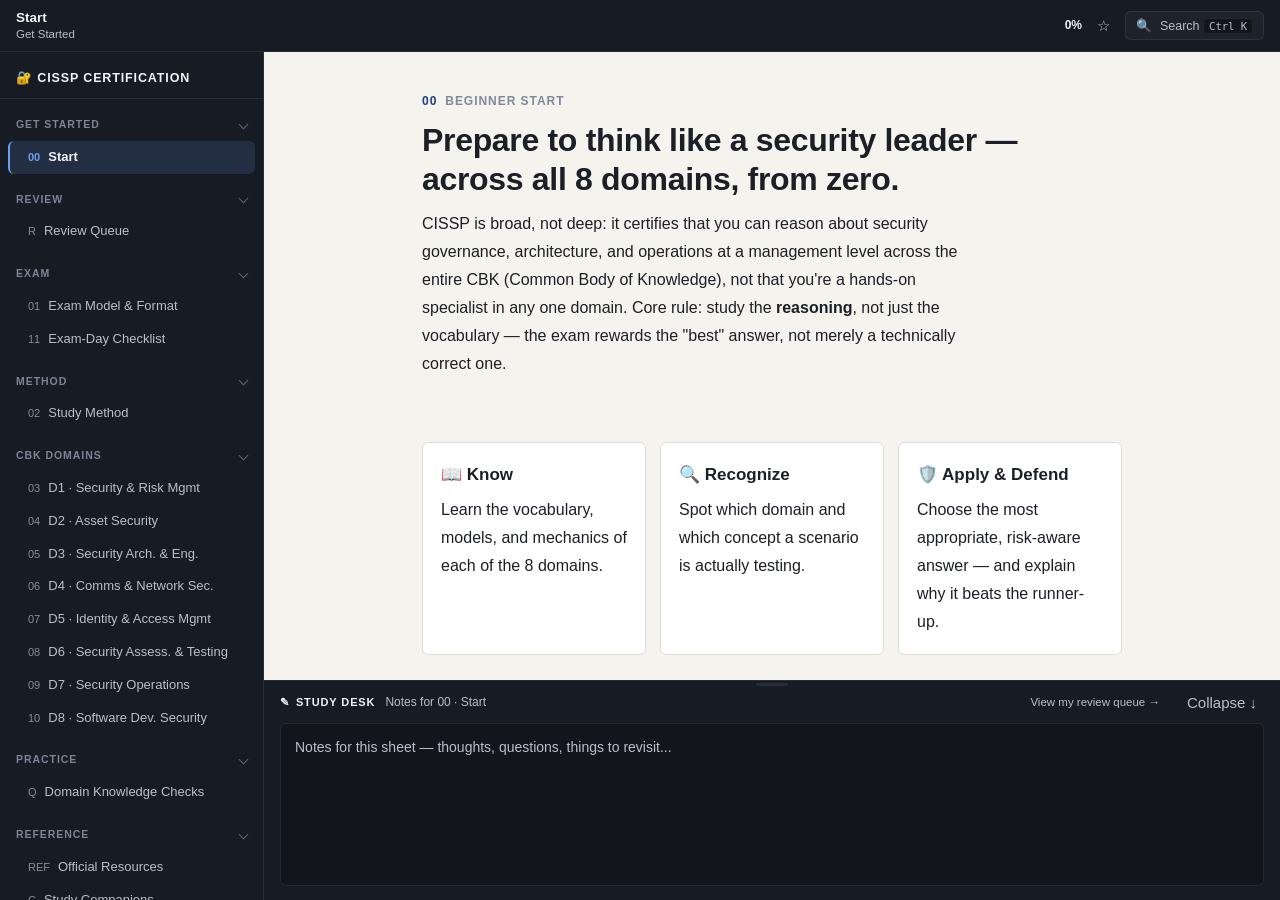
==== index.html @ 10d6bdbc "Initial CISSP Certification Workspace Build the full app-shell workspace for CISSP prep, using SAPEA" ====
<!DOCTYPE html>
<html lang="en">
<head>
    <meta charset="UTF-8">
    <meta name="viewport" content="width=device-width, initial-scale=1.0">
    <title>CISSP Certification Workspace</title>
    <meta name="description" content="A certification workspace for the CISSP (Certified Information Systems Security Professional) exam: all 8 domains, domain knowledge checks, and notes in one place.">
    <meta name="theme-color" content="#12151c">
    <link rel="canonical" href="https://myintp.github.io/CISSPCertification/">
    <meta property="og:type" content="website">
    <meta property="og:url" content="https://myintp.github.io/CISSPCertification/">
    <meta property="og:title" content="CISSP Certification Workspace">
    <meta property="og:description" content="A certification workspace for the CISSP exam: all 8 domains, domain knowledge checks, and notes in one place.">
    <link rel="icon" href="data:image/svg+xml,%3Csvg xmlns='http://www.w3.org/2000/svg' viewBox='0 0 100 100'%3E%3Crect width='100' height='100' rx='18' fill='%231a4480'/%3E%3Cpath d='M35 46h30a4 4 0 0 1 4 4v20a4 4 0 0 1-4 4H35a4 4 0 0 1-4-4V50a4 4 0 0 1 4-4z' fill='white'/%3E%3Cpath d='M40 46v-8a10 10 0 0 1 20 0v8' fill='none' stroke='white' stroke-width='6'/%3E%3Ccircle cx='50' cy='60' r='4' fill='%231a4480'/%3E%3C/svg%3E">
    <link rel="stylesheet" href="styles.css">
</head>
<body>
<div id="appShell">

    <!-- ================= CONTEXT BAR ================= -->
    <header id="contextBar">
        <button id="navDrawerToggle" class="icon-btn" aria-label="Toggle navigation" aria-expanded="false" aria-controls="sidebarNav">☰</button>
        <div class="context-crumb">
            <span class="context-crumb__title" id="ctxTitle">Start</span>
            <span class="context-crumb__path" id="ctxPath">Get Started</span>
        </div>
        <div class="context-bar__spacer"></div>
        <div class="context-bar__actions">
            <span class="context-progress" title="Checklist progress (Sheet 12)">
                <span class="context-progress__value" id="ctxProgressValue">0%</span>
            </span>
            <button id="bookmarkToggle" class="icon-btn" aria-pressed="false" aria-label="Bookmark this sheet" title="Bookmark this sheet">☆</button>
            <button id="searchTrigger" class="search-trigger" aria-haspopup="dialog" aria-controls="searchDialog" aria-label="Search the certification workspace">
                🔍 <span class="search-trigger__text">Search <kbd>Ctrl K</kbd></span>
            </button>
        </div>
        <div id="readingProgress" aria-hidden="true"></div>
    </header>

    <!-- ================= SIDEBAR NAVIGATION ================= -->
    <nav id="sidebarNav" aria-label="Certification map">
        <div class="sidebar-brand">🔐 CISSP Certification</div>
        <div class="nav-groups">

            <details class="nav-group" open data-group-id="get-started">
                <summary>Get Started</summary>
                <ul>
                    <li><a class="nav-item" href="#sheet-00"><span class="nav-item__code">00</span><span class="nav-item__label">Start</span><span class="nav-item__note-dot" aria-hidden="true"></span></a></li>
                </ul>
            </details>

            <details class="nav-group" open data-group-id="review">
                <summary>Review</summary>
                <ul>
                    <li><a class="nav-item" href="#sheet-review"><span class="nav-item__code">R</span><span class="nav-item__label">Review Queue</span><span class="nav-item__note-dot" aria-hidden="true"></span></a></li>
                </ul>
            </details>

            <details class="nav-group" open data-group-id="exam">
                <summary>Exam</summary>
                <ul>
                    <li><a class="nav-item" href="#sheet-01"><span class="nav-item__code">01</span><span class="nav-item__label">Exam Model &amp; Format</span><span class="nav-item__note-dot" aria-hidden="true"></span></a></li>
                    <li><a class="nav-item" href="#sheet-11"><span class="nav-item__code">11</span><span class="nav-item__label">Exam-Day Checklist</span><span class="nav-item__note-dot" aria-hidden="true"></span></a></li>
                </ul>
            </details>

            <details class="nav-group" open data-group-id="method">
                <summary>Method</summary>
                <ul>
                    <li><a class="nav-item" href="#sheet-02"><span class="nav-item__code">02</span><span class="nav-item__label">Study Method</span><span class="nav-item__note-dot" aria-hidden="true"></span></a></li>
                </ul>
            </details>

            <details class="nav-group" open data-group-id="domains">
                <summary>CBK Domains</summary>
                <ul>
                    <li><a class="nav-item" href="#sheet-03"><span class="nav-item__code">03</span><span class="nav-item__label">D1 · Security &amp; Risk Mgmt</span><span class="nav-item__note-dot" aria-hidden="true"></span></a></li>
                    <li><a class="nav-item" href="#sheet-04"><span class="nav-item__code">04</span><span class="nav-item__label">D2 · Asset Security</span><span class="nav-item__note-dot" aria-hidden="true"></span></a></li>
                    <li><a class="nav-item" href="#sheet-05"><span class="nav-item__code">05</span><span class="nav-item__label">D3 · Security Arch. &amp; Eng.</span><span class="nav-item__note-dot" aria-hidden="true"></span></a></li>
                    <li><a class="nav-item" href="#sheet-06"><span class="nav-item__code">06</span><span class="nav-item__label">D4 · Comms &amp; Network Sec.</span><span class="nav-item__note-dot" aria-hidden="true"></span></a></li>
                    <li><a class="nav-item" href="#sheet-07"><span class="nav-item__code">07</span><span class="nav-item__label">D5 · Identity &amp; Access Mgmt</span><span class="nav-item__note-dot" aria-hidden="true"></span></a></li>
                    <li><a class="nav-item" href="#sheet-08"><span class="nav-item__code">08</span><span class="nav-item__label">D6 · Security Assess. &amp; Testing</span><span class="nav-item__note-dot" aria-hidden="true"></span></a></li>
                    <li><a class="nav-item" href="#sheet-09"><span class="nav-item__code">09</span><span class="nav-item__label">D7 · Security Operations</span><span class="nav-item__note-dot" aria-hidden="true"></span></a></li>
                    <li><a class="nav-item" href="#sheet-10"><span class="nav-item__code">10</span><span class="nav-item__label">D8 · Software Dev. Security</span><span class="nav-item__note-dot" aria-hidden="true"></span></a></li>
                </ul>
            </details>

            <details class="nav-group" open data-group-id="practice">
                <summary>Practice</summary>
                <ul>
                    <li><a class="nav-item" href="#sheet-practice"><span class="nav-item__code">Q</span><span class="nav-item__label">Domain Knowledge Checks</span><span class="nav-item__note-dot" aria-hidden="true"></span></a></li>
                </ul>
            </details>

            <details class="nav-group" open data-group-id="reference">
                <summary>Reference</summary>
                <ul>
                    <li><a class="nav-item" href="#sheet-ref"><span class="nav-item__code">REF</span><span class="nav-item__label">Official Resources</span><span class="nav-item__note-dot" aria-hidden="true"></span></a></li>
                    <li><a class="nav-item" href="#sheet-companions"><span class="nav-item__code">C</span><span class="nav-item__label">Study Companions</span><span class="nav-item__note-dot" aria-hidden="true"></span></a></li>
                </ul>
            </details>

            <details class="nav-group" open data-group-id="tracker">
                <summary>Progress</summary>
                <ul>
                    <li><a class="nav-item" href="#sheet-12"><span class="nav-item__code">12</span><span class="nav-item__label">Tracker</span><span class="nav-item__note-dot" aria-hidden="true"></span></a></li>
                </ul>
            </details>

        </div>
        <div class="sidebar-footer">
            <a href="https://github.com/MyintP/CISSPCertification" target="_blank" rel="noopener">GitHub</a>
            &nbsp;·&nbsp;
            <a href="https://www.isc2.org/Certifications/CISSP" target="_blank" rel="noopener">ISC2 CISSP</a>
        </div>
    </nav>

    <div id="navBackdrop"></div>

    <!-- ================= WORKSPACE ================= -->
    <div id="workspace">
        <main id="contentCanvas">

            <!-- SHEET 00 -->
            <article class="sheet" id="sheet-00" data-title="Start" data-group="Get Started" data-code="00">
                <div class="sheet-inner">
                    <div class="sheet-header">
                        <div class="sheet-kicker"><span class="sheet-kicker__code">00</span><span>Beginner Start</span></div>
                        <h1 class="sheet-title">Prepare to think like a security leader — across all 8 domains, from zero.</h1>
                        <p class="sheet-lede">CISSP is broad, not deep: it certifies that you can reason about security governance, architecture, and operations at a management level across the entire CBK (Common Body of Knowledge), not that you're a hands-on specialist in any one domain. Core rule: study the <strong>reasoning</strong>, not just the vocabulary — the exam rewards the "best" answer, not merely a technically correct one.</p>
                    </div>

                    <div class="card-grid">
                        <div class="info-card">
                            <h3>📖 Know</h3>
                            <p>Learn the vocabulary, models, and mechanics of each of the 8 domains.</p>
                        </div>
                        <div class="info-card">
                            <h3>🔍 Recognize</h3>
                            <p>Spot which domain and which concept a scenario is actually testing.</p>
                        </div>
                        <div class="info-card">
                            <h3>🛡️ Apply &amp; Defend</h3>
                            <p>Choose the most appropriate, risk-aware answer — and explain why it beats the runner-up.</p>
                        </div>
                    </div>

                    <h4>How to use this workspace</h4>
                    <ul>
                        <li>Read the domain sheets in order using the left-hand map — study time should roughly track the exam weight of each domain.</li>
                        <li>Open the full deep-dive for a domain (linked at the bottom of each sheet) before testing yourself.</li>
                        <li>Use <a href="#sheet-practice">Practice</a> to run each domain's knowledge check, and re-read anything you score below 8/10 on.</li>
                        <li>Keep notes in the Study Desk below — it remembers a separate note per sheet.</li>
                        <li>Check off each domain in the <a href="#sheet-12">Progress Tracker</a> once you're consistently scoring well.</li>
                    </ul>
                </div>
            </article>

            <!-- SHEET: REVIEW -->
            <article class="sheet" id="sheet-review" data-title="Review" data-group="Study" data-code="R">
                <div class="sheet-inner">
                    <div class="sheet-header">
                        <div class="sheet-kicker"><span class="sheet-kicker__code">R</span><span>Study</span></div>
                        <h1 class="sheet-title">Review</h1>
                        <p class="sheet-lede">Your study queue — what you've bookmarked, where you've left notes, and where to pick practice back up.</p>
                    </div>

                    <div class="review-filters" role="group" aria-label="Filter review queue">
                        <button type="button" class="review-filter is-active" data-filter="all" aria-pressed="true">All</button>
                        <button type="button" class="review-filter" data-filter="bookmarked" aria-pressed="false">Bookmarked</button>
                        <button type="button" class="review-filter" data-filter="notes" aria-pressed="false">Has Notes</button>
                        <button type="button" class="review-filter" data-filter="practice" aria-pressed="false">Practice</button>
                    </div>

                    <div id="reviewHubContent"></div>
                </div>
            </article>

            <!-- SHEET 01 -->
            <article class="sheet" id="sheet-01" data-title="Exam Model &amp; Format" data-group="Exam" data-code="01">
                <div class="sheet-inner">
                    <div class="sheet-header">
                        <div class="sheet-kicker"><span class="sheet-kicker__code">01</span><span>Current Exam Model</span></div>
                        <h1 class="sheet-title">What the exam actually looks like</h1>
                        <p class="sheet-lede">Confirmed from ISC2's own current CISSP Certification Exam Outline (effective April 15, 2024).</p>
                    </div>

                    <div class="table-scroll">
                        <table class="table-standard">
                            <thead><tr><th>Detail</th><th>Info</th></tr></thead>
                            <tbody>
                                <tr><td>Format</td><td>Computerized Adaptive Testing (CAT) for the English exam; linear/fixed-form for other languages</td></tr>
                                <tr><td>Duration</td><td>3 hours</td></tr>
                                <tr><td>Question count</td><td>100–150 items (CAT can end early once your ability estimate is statistically confident)</td></tr>
                                <tr><td>Question types</td><td>Multiple choice and advanced item types (drag-and-drop, hotspot)</td></tr>
                                <tr><td>Passing score</td><td>700 out of 1000 points</td></tr>
                                <tr><td>Experience required</td><td>5 years cumulative, full-time, in 2+ of the 8 domains (1-year waiver with a relevant degree or an ISC2-approved credential)</td></tr>
                            </tbody>
                        </table>
                    </div>

                    <div class="pattern pattern--important">
                        <span class="pattern__label">Important</span>
                        <p><strong>Do not hard-code exam mechanics beyond this table.</strong> ISC2 periodically revises the outline and domain weights. Verify the current structure on the official <a href="https://www.isc2.org/certifications/cissp/cissp-certification-exam-outline" target="_blank" rel="noopener">CISSP Certification Exam Outline</a> immediately before your exam.</p>
                    </div>

                    <h2>The 8 Domains and Their Weight</h2>
                    <div class="table-scroll">
                        <table class="table-standard">
                            <thead><tr><th>#</th><th>Domain</th><th>Weight</th></tr></thead>
                            <tbody>
                                <tr><td>1</td><td>Security and Risk Management</td><td>16%</td></tr>
                                <tr><td>2</td><td>Asset Security</td><td>10%</td></tr>
                                <tr><td>3</td><td>Security Architecture and Engineering</td><td>13%</td></tr>
                                <tr><td>4</td><td>Communication and Network Security</td><td>13%</td></tr>
                                <tr><td>5</td><td>Identity and Access Management (IAM)</td><td>13%</td></tr>
                                <tr><td>6</td><td>Security Assessment and Testing</td><td>12%</td></tr>
                                <tr><td>7</td><td>Security Operations</td><td>13%</td></tr>
                                <tr><td>8</td><td>Software Development Security</td><td>10%</td></tr>
                            </tbody>
                        </table>
                    </div>

                    <p class="sheet-footnote">Full detail, sources, and exam-day strategy: <a href="docs.html?file=docs/exam-overview.md" target="_blank" rel="noopener">docs/exam-overview.md →</a></p>
                </div>
            </article>

            <!-- SHEET 02 -->
            <article class="sheet" id="sheet-02" data-title="Study Method" data-group="Method" data-code="02">
                <div class="sheet-inner">
                    <div class="sheet-header">
                        <div class="sheet-kicker"><span class="sheet-kicker__code">02</span><span>Study Method</span></div>
                        <h1 class="sheet-title">KNOW → RECOGNIZE → APPLY → DEFEND</h1>
                        <p class="sheet-lede">Use the same mental loop for every topic across all 8 domains.</p>
                    </div>

                    <div class="card-grid card-grid--narrow breakout">
                        <div class="info-card info-card--flat">
                            <h4>❓ What is it?</h4>
                            <p>Learn the concept, model, or control precisely — including what it does <em>not</em> do.</p>
                        </div>
                        <div class="info-card info-card--flat">
                            <h4>🔍 What is this scenario really testing?</h4>
                            <p>A question rarely names the concept directly — spot the domain and the specific model/control it's pointing at.</p>
                        </div>
                        <div class="info-card info-card--flat">
                            <h4>⚡ What's the best answer?</h4>
                            <p>Several options may be technically true. Pick the one a risk-aware security leader would choose given the full context.</p>
                        </div>
                        <div class="info-card info-card--flat">
                            <h4>💡 Why is it best?</h4>
                            <p>Be able to explain why the runner-up answer is wrong, not just why your answer is right.</p>
                        </div>
                    </div>

                    <div class="pattern pattern--example">
                        <span class="pattern__label">Example</span>
                        <p>"This scenario describes [situation]. That points to [domain/concept]. Of the plausible options, [answer] is most appropriate because [reason] — whereas [runner-up] would also address part of the problem but [why it's second-best]."</p>
                    </div>

                    <h2>Why "best answer," not "only correct answer"</h2>
                    <p>CISSP is written from a generalist security-management perspective. A deeply technical, single-vendor-specific fix is often <em>valid</em> but rarely the <em>most appropriate</em> choice on an exam built around governance, risk, and proportionate response. When two answers both look right, ask: <strong>"Which one would the CISO actually choose, given cost, risk, and business context?"</strong></p>

                    <h2>Watch for absolutes</h2>
                    <p>Words like "always," "never," and "only" are frequent — though not universal — signals of an incorrect option in a domain built entirely around trade-offs and context-dependent decisions.</p>
                </div>
            </article>

            <!-- SHEET 03 — DOMAIN 1 -->
            <article class="sheet" id="sheet-03" data-title="D1 · Security &amp; Risk Management" data-group="CBK Domains" data-code="03">
                <div class="sheet-inner">
                    <div class="sheet-header">
                        <div class="sheet-kicker"><span class="sheet-kicker__code">03</span><span>Domain 1 · Weight 16%</span></div>
                        <h1 class="sheet-title">Security and Risk Management</h1>
                        <p class="sheet-lede">The largest domain — its concepts (risk, governance, ethics) thread through all seven others.</p>
                    </div>

                    <h2>CIA Triad and Its Opposite</h2>
                    <div class="table-scroll">
                        <table class="table-standard">
                            <thead><tr><th>Property</th><th>Definition</th><th>Opposite (DAD)</th></tr></thead>
                            <tbody>
                                <tr><td>Confidentiality</td><td>Disclosed only to authorized subjects</td><td>Disclosure</td></tr>
                                <tr><td>Integrity</td><td>Accurate, complete, unmodified</td><td>Alteration</td></tr>
                                <tr><td>Availability</td><td>Timely, reliable access</td><td>Destruction</td></tr>
                            </tbody>
                        </table>
                    </div>

                    <h2>Risk Formulas</h2>
                    <p><strong>SLE = AV × EF</strong> (Single Loss Expectancy = Asset Value × Exposure Factor)<br><strong>ALE = SLE × ARO</strong> (Annualized Loss Expectancy = SLE × Annualized Rate of Occurrence)</p>

                    <div class="pattern pattern--tip">
                        <span class="pattern__label">Tip</span>
                        <p>Four risk treatments: <strong>Mitigate, Avoid, Transfer, Accept</strong>. Buying insurance is <em>transfer</em>, not mitigation — it changes who pays, not the likelihood of the event.</p>
                    </div>

                    <h2>Governance Hierarchy</h2>
                    <p>Policy (mandatory, high-level) → Standard (mandatory, specific) → Procedure (mandatory, step-by-step) → Guideline (discretionary). A Baseline is a minimum reference configuration state, distinct from a Standard's rule.</p>

                    <p class="sheet-footnote"><a href="docs.html?file=domains/01-security-risk-management.md" target="_blank" rel="noopener">Full domain deep-dive →</a> · <a href="#sheet-practice">Test yourself: Domain 1 knowledge check →</a></p>
                </div>
            </article>

            <!-- SHEET 04 — DOMAIN 2 -->
            <article class="sheet" id="sheet-04" data-title="D2 · Asset Security" data-group="CBK Domains" data-code="04">
                <div class="sheet-inner">
                    <div class="sheet-header">
                        <div class="sheet-kicker"><span class="sheet-kicker__code">04</span><span>Domain 2 · Weight 10%</span></div>
                        <h1 class="sheet-title">Asset Security</h1>
                        <p class="sheet-lede">Classifying, handling, and protecting data across its full lifecycle.</p>
                    </div>

                    <h2>Data Roles</h2>
                    <div class="table-scroll">
                        <table class="table-standard">
                            <thead><tr><th>Role</th><th>Responsibility</th></tr></thead>
                            <tbody>
                                <tr><td>Data Owner</td><td>Accountable for classification and protection requirements</td></tr>
                                <tr><td>Data Custodian</td><td>Day-to-day technical care per the owner's requirements</td></tr>
                                <tr><td>Data Controller (GDPR)</td><td>Determines purpose and means of processing</td></tr>
                                <tr><td>Data Processor (GDPR)</td><td>Processes data on behalf of the controller</td></tr>
                            </tbody>
                        </table>
                    </div>

                    <h2>Sanitization Hierarchy</h2>
                    <p><strong>Clear</strong> (software overwrite) → <strong>Purge</strong> (degauss/crypto-erase, more intensive) → <strong>Destroy</strong> (physical, irreversible — the only acceptable method for the highest sensitivity levels).</p>

                    <div class="pattern pattern--important">
                        <span class="pattern__label">Important</span>
                        <p>Degaussing does not work on SSDs — they have no magnetic domains. Use cryptographic erase or physical destruction instead.</p>
                    </div>

                    <p class="sheet-footnote"><a href="docs.html?file=domains/02-asset-security.md" target="_blank" rel="noopener">Full domain deep-dive →</a> · <a href="#sheet-practice">Test yourself: Domain 2 knowledge check →</a></p>
                </div>
            </article>

            <!-- SHEET 05 — DOMAIN 3 -->
            <article class="sheet" id="sheet-05" data-title="D3 · Security Architecture &amp; Engineering" data-group="CBK Domains" data-code="05">
                <div class="sheet-inner">
                    <div class="sheet-header">
                        <div class="sheet-kicker"><span class="sheet-kicker__code">05</span><span>Domain 3 · Weight 13%</span></div>
                        <h1 class="sheet-title">Security Architecture and Engineering</h1>
                        <p class="sheet-lede">Security models, evaluation criteria, cryptography, and physical security.</p>
                    </div>

                    <h2>Security Models — Anchor Each to What It Protects</h2>
                    <div class="table-scroll">
                        <table class="table-standard">
                            <thead><tr><th>Model</th><th>Protects</th><th>Rule</th></tr></thead>
                            <tbody>
                                <tr><td>Bell-LaPadula</td><td>Confidentiality</td><td>No read up, no write down</td></tr>
                                <tr><td>Biba</td><td>Integrity</td><td>No write up, no read down</td></tr>
                                <tr><td>Clark-Wilson</td><td>Integrity (commercial)</td><td>Well-formed transactions, separation of duties</td></tr>
                                <tr><td>Brewer-Nash</td><td>Confidentiality / conflict of interest</td><td>Dynamic block based on prior access</td></tr>
                            </tbody>
                        </table>
                    </div>

                    <div class="pattern pattern--tip">
                        <span class="pattern__label">Tip</span>
                        <p>Sign with the <strong>sender's private</strong> key; encrypt for confidentiality with the <strong>recipient's public</strong> key. Reversing these is the single most common crypto mistake under time pressure.</p>
                    </div>

                    <p class="sheet-footnote"><a href="docs.html?file=domains/03-security-architecture-engineering.md" target="_blank" rel="noopener">Full domain deep-dive →</a> · <a href="#sheet-practice">Test yourself: Domain 3 knowledge check →</a></p>
                </div>
            </article>

            <!-- SHEET 06 — DOMAIN 4 -->
            <article class="sheet" id="sheet-06" data-title="D4 · Communication &amp; Network Security" data-group="CBK Domains" data-code="06">
                <div class="sheet-inner">
                    <div class="sheet-header">
                        <div class="sheet-kicker"><span class="sheet-kicker__code">06</span><span>Domain 4 · Weight 13%</span></div>
                        <h1 class="sheet-title">Communication and Network Security</h1>
                        <p class="sheet-lede">The OSI model, secure protocols, segmentation, and common network attacks.</p>
                    </div>

                    <h2>OSI Model — Both Directions</h2>
                    <p><strong>Top-down:</strong> Application → Presentation → Session → Transport → Network → Data Link → Physical (<em>"All People Seem To Need Data Processing"</em>)</p>
                    <p><strong>Bottom-up:</strong> Physical → Data Link → Network → Transport → Session → Presentation → Application (<em>"Please Do Not Throw Sausage Pizza Away"</em>)</p>

                    <h2>Secure Protocol Replacements</h2>
                    <div class="table-scroll">
                        <table class="table-standard">
                            <thead><tr><th>Insecure</th><th>Secure replacement</th></tr></thead>
                            <tbody>
                                <tr><td>Telnet</td><td>SSH</td></tr>
                                <tr><td>FTP</td><td>SFTP / FTPS</td></tr>
                                <tr><td>HTTP</td><td>HTTPS (TLS)</td></tr>
                                <tr><td>WEP / WPA</td><td>WPA3</td></tr>
                            </tbody>
                        </table>
                    </div>

                    <div class="pattern pattern--important">
                        <span class="pattern__label">Important</span>
                        <p>A SYN flood exploits TCP's 3-way handshake specifically — this attack has no equivalent against connectionless UDP.</p>
                    </div>

                    <p class="sheet-footnote"><a href="docs.html?file=domains/04-communication-network-security.md" target="_blank" rel="noopener">Full domain deep-dive →</a> · <a href="#sheet-practice">Test yourself: Domain 4 knowledge check →</a></p>
                </div>
            </article>

            <!-- SHEET 07 — DOMAIN 5 -->
            <article class="sheet" id="sheet-07" data-title="D5 · Identity &amp; Access Management" data-group="CBK Domains" data-code="07">
                <div class="sheet-inner">
                    <div class="sheet-header">
                        <div class="sheet-kicker"><span class="sheet-kicker__code">07</span><span>Domain 5 · Weight 13%</span></div>
                        <h1 class="sheet-title">Identity and Access Management (IAM)</h1>
                        <p class="sheet-lede">IAAA, authentication factors, access control models, and federation.</p>
                    </div>

                    <h2>IAAA — In Order</h2>
                    <p><strong>Identification → Authentication → Authorization → Accountability.</strong> Accountability requires unique identification — a shared account defeats it even if every other control is perfect.</p>

                    <h2>Access Control Models</h2>
                    <div class="table-scroll">
                        <table class="table-standard">
                            <thead><tr><th>Model</th><th>How access is decided</th></tr></thead>
                            <tbody>
                                <tr><td>DAC</td><td>Object owner decides</td></tr>
                                <tr><td>MAC</td><td>System enforces via labels; owner cannot override</td></tr>
                                <tr><td>RBAC</td><td>Tied to job role</td></tr>
                                <tr><td>ABAC</td><td>Real-time attributes of subject/object/environment</td></tr>
                            </tbody>
                        </table>
                    </div>

                    <div class="pattern pattern--tip">
                        <span class="pattern__label">Tip</span>
                        <p>OAuth 2.0 grants delegated <strong>authorization</strong>; OpenID Connect (OIDC) adds the <strong>authentication</strong>/identity layer on top of it.</p>
                    </div>

                    <p class="sheet-footnote"><a href="docs.html?file=domains/05-identity-access-management.md" target="_blank" rel="noopener">Full domain deep-dive →</a> · <a href="#sheet-practice">Test yourself: Domain 5 knowledge check →</a></p>
                </div>
            </article>

            <!-- SHEET 08 — DOMAIN 6 -->
            <article class="sheet" id="sheet-08" data-title="D6 · Security Assessment &amp; Testing" data-group="CBK Domains" data-code="08">
                <div class="sheet-inner">
                    <div class="sheet-header">
                        <div class="sheet-kicker"><span class="sheet-kicker__code">08</span><span>Domain 6 · Weight 12%</span></div>
                        <h1 class="sheet-title">Security Assessment and Testing</h1>
                        <p class="sheet-lede">Vulnerability assessment vs. penetration testing, code-level testing, and audits.</p>
                    </div>

                    <h2>Assessment vs. Testing vs. Audit</h2>
                    <p>A <strong>vulnerability assessment</strong> finds and lists weaknesses. A <strong>penetration test</strong> proves they're exploitable and shows real impact — and always requires signed Rules of Engagement first. An <strong>audit</strong> is an independent, formal check against a standard or policy.</p>

                    <h2>SAST vs. DAST</h2>
                    <p><strong>SAST</strong> analyzes source code without running it (earlier, cheaper to fix). <strong>DAST</strong> tests the running application from outside (catches runtime/config issues SAST can't see). Neither replaces the other.</p>

                    <div class="pattern pattern--tip">
                        <span class="pattern__label">Tip</span>
                        <p>SOC 2 Type I = design at a point in time. SOC 2 Type II = design <strong>and</strong> operating effectiveness over a period — stronger assurance.</p>
                    </div>

                    <p class="sheet-footnote"><a href="docs.html?file=domains/06-security-assessment-testing.md" target="_blank" rel="noopener">Full domain deep-dive →</a> · <a href="#sheet-practice">Test yourself: Domain 6 knowledge check →</a></p>
                </div>
            </article>

            <!-- SHEET 09 — DOMAIN 7 -->
            <article class="sheet" id="sheet-09" data-title="D7 · Security Operations" data-group="CBK Domains" data-code="09">
                <div class="sheet-inner">
                    <div class="sheet-header">
                        <div class="sheet-kicker"><span class="sheet-kicker__code">09</span><span>Domain 7 · Weight 13%</span></div>
                        <h1 class="sheet-title">Security Operations</h1>
                        <p class="sheet-lede">Incident response, backups/DR, evidence handling, and change management.</p>
                    </div>

                    <h2>Incident Response Lifecycle</h2>
                    <p><strong>Preparation → Detection &amp; Analysis → Containment → Eradication → Recovery → Lessons Learned.</strong> Containment (isolate/stop spread) always comes before eradication (remove root cause).</p>

                    <h2>Backup Trade-off</h2>
                    <p><strong>Incremental</strong>: fastest to create, slowest to restore (replay every increment in order). <strong>Differential</strong>: slower to create over time, faster to restore.</p>

                    <div class="pattern pattern--important">
                        <span class="pattern__label">Important</span>
                        <p>Life safety always outranks asset protection. Fire/emergency exits must fail-<strong>safe</strong> (unlock) on power loss.</p>
                    </div>

                    <p class="sheet-footnote"><a href="docs.html?file=domains/07-security-operations.md" target="_blank" rel="noopener">Full domain deep-dive →</a> · <a href="#sheet-practice">Test yourself: Domain 7 knowledge check →</a></p>
                </div>
            </article>

            <!-- SHEET 10 — DOMAIN 8 -->
            <article class="sheet" id="sheet-10" data-title="D8 · Software Development Security" data-group="CBK Domains" data-code="10">
                <div class="sheet-inner">
                    <div class="sheet-header">
                        <div class="sheet-kicker"><span class="sheet-kicker__code">10</span><span>Domain 8 · Weight 10%</span></div>
                        <h1 class="sheet-title">Software Development Security</h1>
                        <p class="sheet-lede">Secure SDLC, common vulnerability classes, and database security concepts.</p>
                    </div>

                    <h2>Shift Left</h2>
                    <p>Move security activities (threat modeling, secure code review, SAST) earlier in the SDLC — toward requirements/design — because defects found in production cost far more to fix.</p>

                    <h2>Aggregation vs. Inference</h2>
                    <p><strong>Aggregation</strong> combines multiple low-sensitivity pieces into a higher-sensitivity picture. <strong>Inference</strong> deduces a restricted fact from patterns, without ever directly accessing the restricted data.</p>

                    <div class="pattern pattern--tip">
                        <span class="pattern__label">Tip</span>
                        <p>The structural fix for SQL injection is <strong>parameterized queries</strong> — they separate code from data entirely, not just filter bad characters.</p>
                    </div>

                    <p class="sheet-footnote"><a href="docs.html?file=domains/08-software-development-security.md" target="_blank" rel="noopener">Full domain deep-dive →</a> · <a href="#sheet-practice">Test yourself: Domain 8 knowledge check →</a></p>
                </div>
            </article>

            <!-- SHEET: OFFICIAL RESOURCES -->
            <article class="sheet" id="sheet-ref" data-title="Official Resources" data-group="Reference" data-code="REF">
                <div class="sheet-inner">
                    <div class="sheet-header">
                        <div class="sheet-kicker"><span class="sheet-kicker__code">REF</span><span>Reference</span></div>
                        <h1 class="sheet-title">Study from primary sources first</h1>
                    </div>

                    <div class="pattern pattern--important">
                        <span class="pattern__label">Important</span>
                        <p>📌 Rule: if a third-party guide conflicts with ISC2's current certification page, <strong>trust ISC2's current page</strong> and update this guide.</p>
                    </div>

                    <h2>Primary ISC2 Sources</h2>
                    <div class="info-card info-card--flat">
                        <ul class="resource-list">
                            <li>📄 <a href="https://www.isc2.org/Certifications/CISSP" target="_blank" rel="noopener">CISSP Certification Page</a></li>
                            <li>📄 <a href="https://www.isc2.org/certifications/cissp/cissp-certification-exam-outline" target="_blank" rel="noopener">CISSP Certification Exam Outline</a></li>
                            <li>📄 <a href="https://www.isc2.org/register-for-exam" target="_blank" rel="noopener">Exam Registration</a></li>
                            <li>📄 <a href="https://isc2chapters.isc2.org/" target="_blank" rel="noopener">ISC2 Community Chapters</a></li>
                        </ul>
                    </div>

                    <h2>Repository Study Materials</h2>
                    <div class="info-card info-card--flat">
                        <ul class="resource-list" style="line-height: 2.2;">
                            <li>📁 <a href="docs.html?file=domains/01-security-risk-management.md" target="_blank" rel="noopener">Domain deep-dives</a> — full notes for all 8 domains</li>
                            <li>📁 <a href="docs.html?file=resources/glossary.md" target="_blank" rel="noopener">Glossary</a>, <a href="docs.html?file=resources/exam-traps.md" target="_blank" rel="noopener">exam traps</a>, <a href="docs.html?file=resources/acronyms.md" target="_blank" rel="noopener">acronym reference</a> and <a href="docs.html?file=resources/mnemonics.md" target="_blank" rel="noopener">mnemonics</a></li>
                            <li>📁 <a href="docs.html?file=docs/study-plan.md" target="_blank" rel="noopener">8-week study plan</a> and <a href="docs.html?file=docs/exam-overview.md" target="_blank" rel="noopener">exam overview</a></li>
                            <li>📁 <a href="docs.html?file=docs/key-links.md" target="_blank" rel="noopener">All key links in one place</a></li>
                        </ul>
                    </div>

                    <p class="sheet-footnote">ISC2 periodically revises the exam outline and domain weights (last major revision effective April 15, 2024). Verify current figures on the exam outline page above before relying on any specific number for exam-day decisions.</p>
                </div>
            </article>

            <!-- SHEET: STUDY COMPANIONS -->
            <article class="sheet" id="sheet-companions" data-title="Study Companions" data-group="Reference" data-code="C">
                <div class="sheet-inner">
                    <div class="sheet-header">
                        <div class="sheet-kicker"><span class="sheet-kicker__code">C</span><span>Reference</span></div>
                        <h1 class="sheet-title">Study Companions</h1>
                        <p class="sheet-lede">Community and official channels for multi-modal study alongside the text-based material on the other sheets.</p>
                    </div>

                    <h2>Official Channels</h2>
                    <div class="info-card info-card--flat">
                        <ul class="resource-list">
                            <li>📺 <a href="https://www.youtube.com/user/ISC2TV" target="_blank" rel="noopener">ISC2TV — Official ISC2 YouTube Channel</a> — webinars, certification guidance, and member content straight from ISC2</li>
                            <li>👥 <a href="https://isc2chapters.isc2.org/" target="_blank" rel="noopener">ISC2 Community Chapters</a> — local and virtual chapters for study groups, mentoring, and networking with other candidates and members</li>
                        </ul>
                    </div>

                    <div class="pattern pattern--important">
                        <span class="pattern__label">Important</span>
                        <p>Third-party CISSP prep videos and channels are everywhere, but quality varies widely and exam mechanics quoted in older videos can be stale. Cross-check anything that surprises you against the <a href="#sheet-ref">Official Resources</a> sheet before trusting it for the exam.</p>
                    </div>

                    <p class="sheet-footnote">Know a good official CISSP resource that belongs here? Add it — this sheet is meant to grow.</p>
                </div>
            </article>

            <!-- SHEET 11 -->
            <article class="sheet" id="sheet-11" data-title="Exam-Day Checklist" data-group="Exam" data-code="11">
                <div class="sheet-inner">
                    <div class="sheet-header">
                        <div class="sheet-kicker"><span class="sheet-kicker__code">11</span><span>Exam-Day Checklist</span></div>
                        <h1 class="sheet-title">Exam-Day Checklist</h1>
                    </div>

                    <h2>24 hours before</h2>
                    <ul>
                        <li>✅ Verify the exam format, duration and domain weights on the official ISC2 exam outline page</li>
                        <li>✅ Confirm testing center location or online proctoring system requirements with Pearson VUE</li>
                        <li>✅ Confirm your government-issued ID matches your exam registration exactly</li>
                        <li>✅ Review the Quick Recall table at the bottom of every domain deep-dive</li>
                        <li>✅ Re-take any domain quiz you previously scored below 8/10 on</li>
                        <li>✅ Get a full night's sleep — CAT rewards sustained focus over 3 hours</li>
                    </ul>

                    <h2>At the start</h2>
                    <ul>
                        <li>✅ Read every question completely before answering — CAT questions cannot be skipped or revisited</li>
                        <li>✅ Eliminate obviously wrong answers first, then pick the most complete/appropriate remaining option</li>
                        <li>✅ Watch for absolutes ("always," "never," "only") as a signal to re-check your choice</li>
                        <li>✅ Think like a security manager, not a single-tool technician — favor the risk-proportionate answer</li>
                        <li>✅ Don't try to "pace for 150" — focus on the question in front of you; CAT can end anywhere from 100–150</li>
                    </ul>
                </div>
            </article>

            <!-- SHEET 12 -->
            <article class="sheet" id="sheet-12" data-title="Progress Tracker" data-group="Progress" data-code="12">
                <div class="sheet-inner">
                    <div class="sheet-header">
                        <div class="sheet-kicker"><span class="sheet-kicker__code">12</span><span>Progress Tracker</span></div>
                        <h1 class="sheet-title">Track understanding, not page views</h1>
                        <p class="sheet-lede">These checks are saved in your browser and drive the progress indicator in the context bar above.</p>
                    </div>

                    <div class="tracker-box breakout">
                        <div class="tracker-grid">
                            <label class="tracker-item"><input type="checkbox" class="progress-checkbox" data-tracker-key="foundation"> Foundation</label>
                            <label class="tracker-item"><input type="checkbox" class="progress-checkbox" data-tracker-key="d1"> D1 Security &amp; Risk Mgmt</label>
                            <label class="tracker-item"><input type="checkbox" class="progress-checkbox" data-tracker-key="d2"> D2 Asset Security</label>
                            <label class="tracker-item"><input type="checkbox" class="progress-checkbox" data-tracker-key="d3"> D3 Security Arch. &amp; Eng.</label>
                            <label class="tracker-item"><input type="checkbox" class="progress-checkbox" data-tracker-key="d4"> D4 Comms &amp; Network Sec.</label>
                            <label class="tracker-item"><input type="checkbox" class="progress-checkbox" data-tracker-key="d5"> D5 Identity &amp; Access Mgmt</label>
                            <label class="tracker-item"><input type="checkbox" class="progress-checkbox" data-tracker-key="d6"> D6 Security Assess. &amp; Testing</label>
                            <label class="tracker-item"><input type="checkbox" class="progress-checkbox" data-tracker-key="d7"> D7 Security Operations</label>
                            <label class="tracker-item"><input type="checkbox" class="progress-checkbox" data-tracker-key="d8"> D8 Software Dev. Security</label>
                            <label class="tracker-item"><input type="checkbox" class="progress-checkbox" data-tracker-key="readiness"> Exam readiness</label>
                        </div>

                        <div class="tracker-footer">
                            <div class="tracker-summary">
                                <div><strong>Checklist:</strong> <span id="progressDisplay">0/10 (0%)</span></div>
                                <div class="js-quiz-progress-display" style="margin-top: 4px; color: var(--accent);">📊 Quiz: Not started yet</div>
                            </div>
                            <button id="resetProgress" class="btn btn-danger">🔄 Reset Progress</button>
                        </div>
                    </div>
                </div>
            </article>

            <!-- SHEET: PRACTICE -->
            <article class="sheet" id="sheet-practice" data-title="Domain Knowledge Checks" data-group="Practice" data-code="Q">
                <div class="sheet-inner">
                    <div class="sheet-header">
                        <div class="sheet-kicker"><span class="sheet-kicker__code">Q</span><span>Practice · Domain Recall</span></div>
                        <h1 class="sheet-title">🎯 Domain Knowledge Checks</h1>
                        <p class="sheet-lede">Test your recall across all 8 CBK domains. <span class="js-quiz-progress-display">Quiz: Not started yet</span></p>
                    </div>

                    <section id="domainQuizzes">
                        <h2 class="quiz-section-heading">🧠 Domain Knowledge Checks</h2>
                        <p>80 questions, 10 per domain, testing the vocabulary and mechanics from the <a href="#sheet-03">CBK Domains</a> sheets — not full scenario reasoning, straight domain knowledge. <strong>9–10 correct = domain mastered. Below 7 = go back and re-read.</strong></p>

                        <h3>Domain 1 — Security and Risk Management</h3>
                        <p class="sheet-footnote">Tests <a href="#sheet-03">03 Security &amp; Risk Management</a> · <a href="docs.html?file=domains/01-security-risk-management.md" target="_blank" rel="noopener">full deep-dive →</a></p>

                        <div class="quiz-card" id="d1-q1">
                            <div class="quiz-progress"><span>Domain 1 · Question 1 of 10</span><div class="quiz-progress-bar"><div class="quiz-progress-fill" style="width: 10%;"></div></div></div>
                            <div class="quiz-question">A ransomware attack encrypts a hospital's patient records, making them completely inaccessible to staff. Which element of the CIA triad is most directly violated?</div>
                            <div class="quiz-options">
                                <label><input type="radio" name="d1q1" value="A"> A) Confidentiality</label>
                                <label><input type="radio" name="d1q1" value="B"> B) Availability</label>
                                <label><input type="radio" name="d1q1" value="C"> C) Integrity</label>
                                <label><input type="radio" name="d1q1" value="D"> D) Non-repudiation</label>
                            </div>
                            <button class="quiz-submit" onclick="checkAnswer('d1q1', 'B', 'fb-d1-1')">Submit Answer</button>
                            <div id="fb-d1-1" class="feedback-text"><strong>✅ Correct answer: B</strong><br><em>Why:</em> Encrypted, inaccessible data is primarily an availability failure, even though ransomware often also threatens confidentiality via exfiltration.</div>
                        </div>

                        <div class="quiz-card" id="d1-q2">
                            <div class="quiz-progress"><span>Domain 1 · Question 2 of 10</span><div class="quiz-progress-bar"><div class="quiz-progress-fill" style="width: 20%;"></div></div></div>
                            <div class="quiz-question">Which of the following best distinguishes a security "standard" from a "baseline"?</div>
                            <div class="quiz-options">
                                <label><input type="radio" name="d1q2" value="A"> A) A standard is discretionary; a baseline is mandatory</label>
                                <label><input type="radio" name="d1q2" value="B"> B) A standard is a mandatory rule; a baseline is a minimum reference configuration state to measure systems against</label>
                                <label><input type="radio" name="d1q2" value="C"> C) A baseline applies only to hardware; a standard applies only to software</label>
                                <label><input type="radio" name="d1q2" value="D"> D) They are interchangeable terms in most frameworks</label>
                            </div>
                            <button class="quiz-submit" onclick="checkAnswer('d1q2', 'B', 'fb-d1-2')">Submit Answer</button>
                            <div id="fb-d1-2" class="feedback-text"><strong>✅ Correct answer: B</strong><br><em>Why:</em> A standard is a mandatory rule; a baseline is the minimum configuration state used as a reference point.</div>
                        </div>

                        <div class="quiz-card" id="d1-q3">
                            <div class="quiz-progress"><span>Domain 1 · Question 3 of 10</span><div class="quiz-progress-bar"><div class="quiz-progress-fill" style="width: 30%;"></div></div></div>
                            <div class="quiz-question">An organization purchases cyber insurance to cover the financial impact of a potential data breach. This is an example of which risk treatment strategy?</div>
                            <div class="quiz-options">
                                <label><input type="radio" name="d1q3" value="A"> A) Mitigation</label>
                                <label><input type="radio" name="d1q3" value="B"> B) Avoidance</label>
                                <label><input type="radio" name="d1q3" value="C"> C) Transfer</label>
                                <label><input type="radio" name="d1q3" value="D"> D) Acceptance</label>
                            </div>
                            <button class="quiz-submit" onclick="checkAnswer('d1q3', 'C', 'fb-d1-3')">Submit Answer</button>
                            <div id="fb-d1-3" class="feedback-text"><strong>✅ Correct answer: C</strong><br><em>Why:</em> Insurance changes who bears the financial impact — it does not reduce the likelihood of the event, so it is transfer, not mitigation.</div>
                        </div>

                        <div class="quiz-card" id="d1-q4">
                            <div class="quiz-progress"><span>Domain 1 · Question 4 of 10</span><div class="quiz-progress-bar"><div class="quiz-progress-fill" style="width: 40%;"></div></div></div>
                            <div class="quiz-question">An asset has a value of $200,000. A specific threat is expected to destroy 25% of the asset's value each time it occurs, and is expected to occur twice per year. What is the ALE?</div>
                            <div class="quiz-options">
                                <label><input type="radio" name="d1q4" value="A"> A) $50,000</label>
                                <label><input type="radio" name="d1q4" value="B"> B) $100,000</label>
                                <label><input type="radio" name="d1q4" value="C"> C) $25,000</label>
                                <label><input type="radio" name="d1q4" value="D"> D) $200,000</label>
                            </div>
                            <button class="quiz-submit" onclick="checkAnswer('d1q4', 'B', 'fb-d1-4')">Submit Answer</button>
                            <div id="fb-d1-4" class="feedback-text"><strong>✅ Correct answer: B</strong><br><em>Why:</em> SLE = AV × EF = $200,000 × 0.25 = $50,000; ALE = SLE × ARO = $50,000 × 2 = $100,000.</div>
                        </div>

                        <div class="quiz-card" id="d1-q5">
                            <div class="quiz-progress"><span>Domain 1 · Question 5 of 10</span><div class="quiz-progress-bar"><div class="quiz-progress-fill" style="width: 50%;"></div></div></div>
                            <div class="quiz-question">A company backs up its database nightly at midnight with no other replication. A failure occurs at 6:00 PM. What is the effective RPO exposure in this scenario?</div>
                            <div class="quiz-options">
                                <label><input type="radio" name="d1q5" value="A"> A) 0 hours</label>
                                <label><input type="radio" name="d1q5" value="B"> B) Up to 18 hours</label>
                                <label><input type="radio" name="d1q5" value="C"> C) 24 hours exactly, always</label>
                                <label><input type="radio" name="d1q5" value="D"> D) RPO does not apply to database failures</label>
                            </div>
                            <button class="quiz-submit" onclick="checkAnswer('d1q5', 'B', 'fb-d1-5')">Submit Answer</button>
                            <div id="fb-d1-5" class="feedback-text"><strong>✅ Correct answer: B</strong><br><em>Why:</em> With only nightly backups and no replication, up to a full day (up to 18 hours since the last midnight backup) of data could be lost.</div>
                        </div>

                        <div class="quiz-card" id="d1-q6">
                            <div class="quiz-progress"><span>Domain 1 · Question 6 of 10</span><div class="quiz-progress-bar"><div class="quiz-progress-fill" style="width: 60%;"></div></div></div>
                            <div class="quiz-question">Which threat modeling methodology categorizes threats using Spoofing, Tampering, Repudiation, Information Disclosure, Denial of Service, and Elevation of Privilege?</div>
                            <div class="quiz-options">
                                <label><input type="radio" name="d1q6" value="A"> A) PASTA</label>
                                <label><input type="radio" name="d1q6" value="B"> B) DREAD</label>
                                <label><input type="radio" name="d1q6" value="C"> C) STRIDE</label>
                                <label><input type="radio" name="d1q6" value="D"> D) MITRE ATT&amp;CK</label>
                            </div>
                            <button class="quiz-submit" onclick="checkAnswer('d1q6', 'C', 'fb-d1-6')">Submit Answer</button>
                            <div id="fb-d1-6" class="feedback-text"><strong>✅ Correct answer: C</strong><br><em>Why:</em> STRIDE's six categories spell out Spoofing, Tampering, Repudiation, Information Disclosure, Denial of Service, Elevation of Privilege.</div>
                        </div>

                        <div class="quiz-card" id="d1-q7">
                            <div class="quiz-progress"><span>Domain 1 · Question 7 of 10</span><div class="quiz-progress-bar"><div class="quiz-progress-fill" style="width: 70%;"></div></div></div>
                            <div class="quiz-question">Which of the four forms of intellectual property protection has no fixed expiration date but loses all protection the moment it is disclosed publicly?</div>
                            <div class="quiz-options">
                                <label><input type="radio" name="d1q7" value="A"> A) Copyright</label>
                                <label><input type="radio" name="d1q7" value="B"> B) Patent</label>
                                <label><input type="radio" name="d1q7" value="C"> C) Trademark</label>
                                <label><input type="radio" name="d1q7" value="D"> D) Trade secret</label>
                            </div>
                            <button class="quiz-submit" onclick="checkAnswer('d1q7', 'D', 'fb-d1-7')">Submit Answer</button>
                            <div id="fb-d1-7" class="feedback-text"><strong>✅ Correct answer: D</strong><br><em>Why:</em> Trade secrets last exactly as long as secrecy is maintained — no fixed term, but no protection once disclosed.</div>
                        </div>

                        <div class="quiz-card" id="d1-q8">
                            <div class="quiz-progress"><span>Domain 1 · Question 8 of 10</span><div class="quiz-progress-bar"><div class="quiz-progress-fill" style="width: 80%;"></div></div></div>
                            <div class="quiz-question">Under the (ISC)² Code of Ethics, when two canons appear to conflict in a given scenario, which canon takes priority?</div>
                            <div class="quiz-options">
                                <label><input type="radio" name="d1q8" value="A"> A) The canon listed last</label>
                                <label><input type="radio" name="d1q8" value="B"> B) Advance and protect the profession, always</label>
                                <label><input type="radio" name="d1q8" value="C"> C) The lower-numbered (higher-priority) canon</label>
                                <label><input type="radio" name="d1q8" value="D"> D) Whichever canon the individual professional personally finds most important</label>
                            </div>
                            <button class="quiz-submit" onclick="checkAnswer('d1q8', 'C', 'fb-d1-8')">Submit Answer</button>
                            <div id="fb-d1-8" class="feedback-text"><strong>✅ Correct answer: C</strong><br><em>Why:</em> The canons are explicitly ranked; the lower-numbered canon always takes precedence in a conflict.</div>
                        </div>

                        <div class="quiz-card" id="d1-q9">
                            <div class="quiz-progress"><span>Domain 1 · Question 9 of 10</span><div class="quiz-progress-bar"><div class="quiz-progress-fill" style="width: 90%;"></div></div></div>
                            <div class="quiz-question">A SOC 2 Type II report differs from a SOC 2 Type I report in that it:</div>
                            <div class="quiz-options">
                                <label><input type="radio" name="d1q9" value="A"> A) Covers only financial controls</label>
                                <label><input type="radio" name="d1q9" value="B"> B) Assesses control design and operating effectiveness over a period of time, rather than at a single point in time</label>
                                <label><input type="radio" name="d1q9" value="C"> C) Is intended only for public release</label>
                                <label><input type="radio" name="d1q9" value="D"> D) Does not require an independent auditor</label>
                            </div>
                            <button class="quiz-submit" onclick="checkAnswer('d1q9', 'B', 'fb-d1-9')">Submit Answer</button>
                            <div id="fb-d1-9" class="feedback-text"><strong>✅ Correct answer: B</strong><br><em>Why:</em> Type II adds operating effectiveness testing over a review period (commonly 6–12 months), not just a design snapshot.</div>
                        </div>

                        <div class="quiz-card" id="d1-q10">
                            <div class="quiz-progress"><span>Domain 1 · Question 10 of 10</span><div class="quiz-progress-bar"><div class="quiz-progress-fill" style="width: 100%;"></div></div></div>
                            <div class="quiz-question">Which legal system relies primarily on case law and precedent, and includes criminal, civil/tort, and administrative branches?</div>
                            <div class="quiz-options">
                                <label><input type="radio" name="d1q10" value="A"> A) Civil law</label>
                                <label><input type="radio" name="d1q10" value="B"> B) Common law</label>
                                <label><input type="radio" name="d1q10" value="C"> C) Religious law</label>
                                <label><input type="radio" name="d1q10" value="D"> D) Customary law</label>
                            </div>
                            <button class="quiz-submit" onclick="checkAnswer('d1q10', 'B', 'fb-d1-10')">Submit Answer</button>
                            <div id="fb-d1-10" class="feedback-text"><strong>✅ Correct answer: B</strong><br><em>Why:</em> Common law relies on precedent and has criminal, civil, and administrative branches; civil law systems rely primarily on codified statutes.</div>
                        </div>

                        <h3>Domain 2 — Asset Security</h3>
                        <p class="sheet-footnote">Tests <a href="#sheet-04">04 Asset Security</a> · <a href="docs.html?file=domains/02-asset-security.md" target="_blank" rel="noopener">full deep-dive →</a></p>

                        <div class="quiz-card" id="d2-q1">
                            <div class="quiz-progress"><span>Domain 2 · Question 1 of 10</span><div class="quiz-progress-bar"><div class="quiz-progress-fill" style="width: 10%;"></div></div></div>
                            <div class="quiz-question">Who is ultimately accountable for assigning a data classification level and bears liability for its protection?</div>
                            <div class="quiz-options">
                                <label><input type="radio" name="d2q1" value="A"> A) Data Custodian</label>
                                <label><input type="radio" name="d2q1" value="B"> B) Data Owner</label>
                                <label><input type="radio" name="d2q1" value="C"> C) Data Processor</label>
                                <label><input type="radio" name="d2q1" value="D"> D) End User</label>
                            </div>
                            <button class="quiz-submit" onclick="checkAnswer('d2q1', 'B', 'fb-d2-1')">Submit Answer</button>
                            <div id="fb-d2-1" class="feedback-text"><strong>✅ Correct answer: B</strong><br><em>Why:</em> The Data Owner is accountable for classification and ultimate liability, even though the Custodian does the technical work.</div>
                        </div>

                        <div class="quiz-card" id="d2-q2">
                            <div class="quiz-progress"><span>Domain 2 · Question 2 of 10</span><div class="quiz-progress-bar"><div class="quiz-progress-fill" style="width: 20%;"></div></div></div>
                            <div class="quiz-question">Under GDPR, which role determines the purpose and means of processing personal data?</div>
                            <div class="quiz-options">
                                <label><input type="radio" name="d2q2" value="A"> A) Data Controller</label>
                                <label><input type="radio" name="d2q2" value="B"> B) Data Processor</label>
                                <label><input type="radio" name="d2q2" value="C"> C) Data Custodian</label>
                                <label><input type="radio" name="d2q2" value="D"> D) Data Steward</label>
                            </div>
                            <button class="quiz-submit" onclick="checkAnswer('d2q2', 'A', 'fb-d2-2')">Submit Answer</button>
                            <div id="fb-d2-2" class="feedback-text"><strong>✅ Correct answer: A</strong><br><em>Why:</em> The Controller determines purpose and means of processing; the Processor acts on the Controller's behalf.</div>
                        </div>

                        <div class="quiz-card" id="d2-q3">
                            <div class="quiz-progress"><span>Domain 2 · Question 3 of 10</span><div class="quiz-progress-bar"><div class="quiz-progress-fill" style="width: 30%;"></div></div></div>
                            <div class="quiz-question">Which sanitization method is generally ineffective on a solid-state drive (SSD) because it relies on disrupting magnetic domains?</div>
                            <div class="quiz-options">
                                <label><input type="radio" name="d2q3" value="A"> A) Cryptographic erase</label>
                                <label><input type="radio" name="d2q3" value="B"> B) Physical destruction</label>
                                <label><input type="radio" name="d2q3" value="C"> C) Degaussing</label>
                                <label><input type="radio" name="d2q3" value="D"> D) Multi-pass overwrite</label>
                            </div>
                            <button class="quiz-submit" onclick="checkAnswer('d2q3', 'C', 'fb-d2-3')">Submit Answer</button>
                            <div id="fb-d2-3" class="feedback-text"><strong>✅ Correct answer: C</strong><br><em>Why:</em> Degaussing disrupts magnetic domains — SSDs are not magnetic media, so degaussing does not reliably sanitize them.</div>
                        </div>

                        <div class="quiz-card" id="d2-q4">
                            <div class="quiz-progress"><span>Domain 2 · Question 4 of 10</span><div class="quiz-progress-bar"><div class="quiz-progress-fill" style="width: 40%;"></div></div></div>
                            <div class="quiz-question">Sensitive data being actively processed in a server's RAM is best described as being in which state?</div>
                            <div class="quiz-options">
                                <label><input type="radio" name="d2q4" value="A"> A) Data at rest</label>
                                <label><input type="radio" name="d2q4" value="B"> B) Data in transit</label>
                                <label><input type="radio" name="d2q4" value="C"> C) Data in use</label>
                                <label><input type="radio" name="d2q4" value="D"> D) Data in archive</label>
                            </div>
                            <button class="quiz-submit" onclick="checkAnswer('d2q4', 'C', 'fb-d2-4')">Submit Answer</button>
                            <div id="fb-d2-4" class="feedback-text"><strong>✅ Correct answer: C</strong><br><em>Why:</em> Data actively in CPU/RAM is data in use, distinct from at-rest (stored) or in-transit (network) states.</div>
                        </div>

                        <div class="quiz-card" id="d2-q5">
                            <div class="quiz-progress"><span>Domain 2 · Question 5 of 10</span><div class="quiz-progress-bar"><div class="quiz-progress-fill" style="width: 50%;"></div></div></div>
                            <div class="quiz-question">An organization removes several controls from a NIST SP 800-53 baseline that don't apply to its environment. This activity is best described as:</div>
                            <div class="quiz-options">
                                <label><input type="radio" name="d2q5" value="A"> A) Tailoring</label>
                                <label><input type="radio" name="d2q5" value="B"> B) Scoping</label>
                                <label><input type="radio" name="d2q5" value="C"> C) Classification</label>
                                <label><input type="radio" name="d2q5" value="D"> D) Remanence reduction</label>
                            </div>
                            <button class="quiz-submit" onclick="checkAnswer('d2q5', 'B', 'fb-d2-5')">Submit Answer</button>
                            <div id="fb-d2-5" class="feedback-text"><strong>✅ Correct answer: B</strong><br><em>Why:</em> Removing inapplicable controls from a baseline is scoping; adjusting/adding controls to fit context is tailoring.</div>
                        </div>

                        <div class="quiz-card" id="d2-q6">
                            <div class="quiz-progress"><span>Domain 2 · Question 6 of 10</span><div class="quiz-progress-bar"><div class="quiz-progress-fill" style="width: 60%;"></div></div></div>
                            <div class="quiz-question">Which of the following is the ONLY acceptable disposal method for media holding the organization's highest-sensitivity data?</div>
                            <div class="quiz-options">
                                <label><input type="radio" name="d2q6" value="A"> A) Clear (single-pass overwrite)</label>
                                <label><input type="radio" name="d2q6" value="B"> B) Purge</label>
                                <label><input type="radio" name="d2q6" value="C"> C) Physical destruction</label>
                                <label><input type="radio" name="d2q6" value="D"> D) Formatting the drive</label>
                            </div>
                            <button class="quiz-submit" onclick="checkAnswer('d2q6', 'C', 'fb-d2-6')">Submit Answer</button>
                            <div id="fb-d2-6" class="feedback-text"><strong>✅ Correct answer: C</strong><br><em>Why:</em> Physical destruction is the only irreversible method acceptable for the highest sensitivity levels.</div>
                        </div>

                        <div class="quiz-card" id="d2-q7">
                            <div class="quiz-progress"><span>Domain 2 · Question 7 of 10</span><div class="quiz-progress-bar"><div class="quiz-progress-fill" style="width: 70%;"></div></div></div>
                            <div class="quiz-question">A day-to-day IT administrator applies backup schedules and access controls exactly as specified by policy, without setting the policy themselves. This role is best described as:</div>
                            <div class="quiz-options">
                                <label><input type="radio" name="d2q7" value="A"> A) Data Owner</label>
                                <label><input type="radio" name="d2q7" value="B"> B) Data Custodian</label>
                                <label><input type="radio" name="d2q7" value="C"> C) Data Controller</label>
                                <label><input type="radio" name="d2q7" value="D"> D) Data Subject</label>
                            </div>
                            <button class="quiz-submit" onclick="checkAnswer('d2q7', 'B', 'fb-d2-7')">Submit Answer</button>
                            <div id="fb-d2-7" class="feedback-text"><strong>✅ Correct answer: B</strong><br><em>Why:</em> Implementing policy day-to-day (backups, access) without setting it is the Custodian role.</div>
                        </div>

                        <div class="quiz-card" id="d2-q8">
                            <div class="quiz-progress"><span>Domain 2 · Question 8 of 10</span><div class="quiz-progress-bar"><div class="quiz-progress-fill" style="width: 80%;"></div></div></div>
                            <div class="quiz-question">Which control most directly enforces confidentiality for data at rest?</div>
                            <div class="quiz-options">
                                <label><input type="radio" name="d2q8" value="A"> A) Digital signature</label>
                                <label><input type="radio" name="d2q8" value="B"> B) Full-disk or volume encryption</label>
                                <label><input type="radio" name="d2q8" value="C"> C) Intrusion detection system</label>
                                <label><input type="radio" name="d2q8" value="D"> D) Access recertification</label>
                            </div>
                            <button class="quiz-submit" onclick="checkAnswer('d2q8', 'B', 'fb-d2-8')">Submit Answer</button>
                            <div id="fb-d2-8" class="feedback-text"><strong>✅ Correct answer: B</strong><br><em>Why:</em> Encryption at rest directly enforces confidentiality for stored data.</div>
                        </div>

                        <div class="quiz-card" id="d2-q9">
                            <div class="quiz-progress"><span>Domain 2 · Question 9 of 10</span><div class="quiz-progress-bar"><div class="quiz-progress-fill" style="width: 90%;"></div></div></div>
                            <div class="quiz-question">An organization's retention policy must reconcile all of the following EXCEPT:</div>
                            <div class="quiz-options">
                                <label><input type="radio" name="d2q9" value="A"> A) Legal and regulatory minimum retention requirements</label>
                                <label><input type="radio" name="d2q9" value="B"> B) Business need for the data</label>
                                <label><input type="radio" name="d2q9" value="C"> C) Storage cost and breach blast-radius risk of retaining data longer than necessary</label>
                                <label><input type="radio" name="d2q9" value="D"> D) The personal preference of whichever employee created the file</label>
                            </div>
                            <button class="quiz-submit" onclick="checkAnswer('d2q9', 'D', 'fb-d2-9')">Submit Answer</button>
                            <div id="fb-d2-9" class="feedback-text"><strong>✅ Correct answer: D</strong><br><em>Why:</em> Retention policy is a governance decision balancing legal, business, and risk factors — not individual employee preference.</div>
                        </div>

                        <div class="quiz-card" id="d2-q10">
                            <div class="quiz-progress"><span>Domain 2 · Question 10 of 10</span><div class="quiz-progress-bar"><div class="quiz-progress-fill" style="width: 100%;"></div></div></div>
                            <div class="quiz-question">Residual data that remains on media after a file is "deleted" through normal OS deletion is known as:</div>
                            <div class="quiz-options">
                                <label><input type="radio" name="d2q10" value="A"> A) Data remanence</label>
                                <label><input type="radio" name="d2q10" value="B"> B) Data aggregation</label>
                                <label><input type="radio" name="d2q10" value="C"> C) Data custodianship</label>
                                <label><input type="radio" name="d2q10" value="D"> D) Data tailoring</label>
                            </div>
                            <button class="quiz-submit" onclick="checkAnswer('d2q10', 'A', 'fb-d2-10')">Submit Answer</button>
                            <div id="fb-d2-10" class="feedback-text"><strong>✅ Correct answer: A</strong><br><em>Why:</em> Data remanence is residual data left behind after deletion, which is why proper sanitization/destruction is required.</div>
                        </div>

                        <h3>Domain 3 — Security Architecture and Engineering</h3>
                        <p class="sheet-footnote">Tests <a href="#sheet-05">05 Security Architecture &amp; Engineering</a> · <a href="docs.html?file=domains/03-security-architecture-engineering.md" target="_blank" rel="noopener">full deep-dive →</a></p>

                        <div class="quiz-card" id="d3-q1">
                            <div class="quiz-progress"><span>Domain 3 · Question 1 of 10</span><div class="quiz-progress-bar"><div class="quiz-progress-fill" style="width: 10%;"></div></div></div>
                            <div class="quiz-question">Which security model enforces "no read up, no write down" to protect confidentiality?</div>
                            <div class="quiz-options">
                                <label><input type="radio" name="d3q1" value="A"> A) Biba</label>
                                <label><input type="radio" name="d3q1" value="B"> B) Bell-LaPadula</label>
                                <label><input type="radio" name="d3q1" value="C"> C) Clark-Wilson</label>
                                <label><input type="radio" name="d3q1" value="D"> D) Brewer-Nash</label>
                            </div>
                            <button class="quiz-submit" onclick="checkAnswer('d3q1', 'B', 'fb-d3-1')">Submit Answer</button>
                            <div id="fb-d3-1" class="feedback-text"><strong>✅ Correct answer: B</strong><br><em>Why:</em> Bell-LaPadula: no read up, no write down — protects confidentiality.</div>
                        </div>

                        <div class="quiz-card" id="d3-q2">
                            <div class="quiz-progress"><span>Domain 3 · Question 2 of 10</span><div class="quiz-progress-bar"><div class="quiz-progress-fill" style="width: 20%;"></div></div></div>
                            <div class="quiz-question">Which security model enforces "no write up, no read down" to protect integrity?</div>
                            <div class="quiz-options">
                                <label><input type="radio" name="d3q2" value="A"> A) Biba</label>
                                <label><input type="radio" name="d3q2" value="B"> B) Bell-LaPadula</label>
                                <label><input type="radio" name="d3q2" value="C"> C) Graham-Denning</label>
                                <label><input type="radio" name="d3q2" value="D"> D) Take-Grant</label>
                            </div>
                            <button class="quiz-submit" onclick="checkAnswer('d3q2', 'A', 'fb-d3-2')">Submit Answer</button>
                            <div id="fb-d3-2" class="feedback-text"><strong>✅ Correct answer: A</strong><br><em>Why:</em> Biba: no write up, no read down — protects integrity, the mirror of Bell-LaPadula.</div>
                        </div>

                        <div class="quiz-card" id="d3-q3">
                            <div class="quiz-progress"><span>Domain 3 · Question 3 of 10</span><div class="quiz-progress-bar"><div class="quiz-progress-fill" style="width: 30%;"></div></div></div>
                            <div class="quiz-question">Which model uses well-formed transactions and separation of duties, requiring subjects to interact with objects only through a constrained interface?</div>
                            <div class="quiz-options">
                                <label><input type="radio" name="d3q3" value="A"> A) Bell-LaPadula</label>
                                <label><input type="radio" name="d3q3" value="B"> B) Brewer-Nash</label>
                                <label><input type="radio" name="d3q3" value="C"> C) Clark-Wilson</label>
                                <label><input type="radio" name="d3q3" value="D"> D) Biba</label>
                            </div>
                            <button class="quiz-submit" onclick="checkAnswer('d3q3', 'C', 'fb-d3-3')">Submit Answer</button>
                            <div id="fb-d3-3" class="feedback-text"><strong>✅ Correct answer: C</strong><br><em>Why:</em> Clark-Wilson enforces well-formed transactions and separation of duties via a constrained interface.</div>
                        </div>

                        <div class="quiz-card" id="d3-q4">
                            <div class="quiz-progress"><span>Domain 3 · Question 4 of 10</span><div class="quiz-progress-bar"><div class="quiz-progress-fill" style="width: 40%;"></div></div></div>
                            <div class="quiz-question">A consultant who has accessed one client's confidential data is automatically blocked from accessing a competing client's data. This is an example of which model?</div>
                            <div class="quiz-options">
                                <label><input type="radio" name="d3q4" value="A"> A) Bell-LaPadula</label>
                                <label><input type="radio" name="d3q4" value="B"> B) Brewer-Nash (Chinese Wall)</label>
                                <label><input type="radio" name="d3q4" value="C"> C) Biba</label>
                                <label><input type="radio" name="d3q4" value="D"> D) Graham-Denning</label>
                            </div>
                            <button class="quiz-submit" onclick="checkAnswer('d3q4', 'B', 'fb-d3-4')">Submit Answer</button>
                            <div id="fb-d3-4" class="feedback-text"><strong>✅ Correct answer: B</strong><br><em>Why:</em> Brewer-Nash (Chinese Wall) dynamically blocks access based on conflict of interest with prior accesses.</div>
                        </div>

                        <div class="quiz-card" id="d3-q5">
                            <div class="quiz-progress"><span>Domain 3 · Question 5 of 10</span><div class="quiz-progress-bar"><div class="quiz-progress-fill" style="width: 50%;"></div></div></div>
                            <div class="quiz-question">In Common Criteria (ISO 15408), what does an Evaluation Assurance Level (EAL) range from?</div>
                            <div class="quiz-options">
                                <label><input type="radio" name="d3q5" value="A"> A) 0 to 5</label>
                                <label><input type="radio" name="d3q5" value="B"> B) 1 to 7</label>
                                <label><input type="radio" name="d3q5" value="C"> C) A to D</label>
                                <label><input type="radio" name="d3q5" value="D"> D) I to IV</label>
                            </div>
                            <button class="quiz-submit" onclick="checkAnswer('d3q5', 'B', 'fb-d3-5')">Submit Answer</button>
                            <div id="fb-d3-5" class="feedback-text"><strong>✅ Correct answer: B</strong><br><em>Why:</em> Common Criteria EALs range from 1 (lowest) to 7 (highest).</div>
                        </div>

                        <div class="quiz-card" id="d3-q6">
                            <div class="quiz-progress"><span>Domain 3 · Question 6 of 10</span><div class="quiz-progress-bar"><div class="quiz-progress-fill" style="width: 60%;"></div></div></div>
                            <div class="quiz-question">To create a digital signature, which key does the sender use to encrypt the message hash?</div>
                            <div class="quiz-options">
                                <label><input type="radio" name="d3q6" value="A"> A) The sender's public key</label>
                                <label><input type="radio" name="d3q6" value="B"> B) The recipient's public key</label>
                                <label><input type="radio" name="d3q6" value="C"> C) The sender's private key</label>
                                <label><input type="radio" name="d3q6" value="D"> D) The recipient's private key</label>
                            </div>
                            <button class="quiz-submit" onclick="checkAnswer('d3q6', 'C', 'fb-d3-6')">Submit Answer</button>
                            <div id="fb-d3-6" class="feedback-text"><strong>✅ Correct answer: C</strong><br><em>Why:</em> The sender signs with their own private key so anyone can verify authenticity using the sender's public key.</div>
                        </div>

                        <div class="quiz-card" id="d3-q7">
                            <div class="quiz-progress"><span>Domain 3 · Question 7 of 10</span><div class="quiz-progress-bar"><div class="quiz-progress-fill" style="width: 70%;"></div></div></div>
                            <div class="quiz-question">To encrypt a message so that only the intended recipient can read it, which key should be used?</div>
                            <div class="quiz-options">
                                <label><input type="radio" name="d3q7" value="A"> A) The sender's private key</label>
                                <label><input type="radio" name="d3q7" value="B"> B) The recipient's public key</label>
                                <label><input type="radio" name="d3q7" value="C"> C) The sender's public key</label>
                                <label><input type="radio" name="d3q7" value="D"> D) A shared symmetric key sent in cleartext</label>
                            </div>
                            <button class="quiz-submit" onclick="checkAnswer('d3q7', 'B', 'fb-d3-7')">Submit Answer</button>
                            <div id="fb-d3-7" class="feedback-text"><strong>✅ Correct answer: B</strong><br><em>Why:</em> Encrypting with the recipient's public key ensures only the recipient's private key can decrypt it.</div>
                        </div>

                        <div class="quiz-card" id="d3-q8">
                            <div class="quiz-progress"><span>Domain 3 · Question 8 of 10</span><div class="quiz-progress-bar"><div class="quiz-progress-fill" style="width: 80%;"></div></div></div>
                            <div class="quiz-question">Which protocol provides real-time certificate revocation checking, replacing the need to download and parse a full CRL?</div>
                            <div class="quiz-options">
                                <label><input type="radio" name="d3q8" value="A"> A) OCSP</label>
                                <label><input type="radio" name="d3q8" value="B"> B) RA</label>
                                <label><input type="radio" name="d3q8" value="C"> C) AH</label>
                                <label><input type="radio" name="d3q8" value="D"> D) TCB</label>
                            </div>
                            <button class="quiz-submit" onclick="checkAnswer('d3q8', 'A', 'fb-d3-8')">Submit Answer</button>
                            <div id="fb-d3-8" class="feedback-text"><strong>✅ Correct answer: A</strong><br><em>Why:</em> OCSP provides real-time revocation status, unlike the slower, batch-oriented CRL.</div>
                        </div>

                        <div class="quiz-card" id="d3-q9">
                            <div class="quiz-progress"><span>Domain 3 · Question 9 of 10</span><div class="quiz-progress-bar"><div class="quiz-progress-fill" style="width: 90%;"></div></div></div>
                            <div class="quiz-question">Which of the following best describes the Trusted Computing Base (TCB)?</div>
                            <div class="quiz-options">
                                <label><input type="radio" name="d3q9" value="A"> A) A public cloud provider's shared infrastructure</label>
                                <label><input type="radio" name="d3q9" value="B"> B) All hardware, firmware, and software that enforces the system's security policy</label>
                                <label><input type="radio" name="d3q9" value="C"> C) A list of all approved vendors</label>
                                <label><input type="radio" name="d3q9" value="D"> D) The organization's incident response team</label>
                            </div>
                            <button class="quiz-submit" onclick="checkAnswer('d3q9', 'B', 'fb-d3-9')">Submit Answer</button>
                            <div id="fb-d3-9" class="feedback-text"><strong>✅ Correct answer: B</strong><br><em>Why:</em> The TCB is everything that enforces the security policy — hardware, firmware, and software.</div>
                        </div>

                        <div class="quiz-card" id="d3-q10">
                            <div class="quiz-progress"><span>Domain 3 · Question 10 of 10</span><div class="quiz-progress-bar"><div class="quiz-progress-fill" style="width: 100%;"></div></div></div>
                            <div class="quiz-question">For a Class C (electrical) fire, which suppression approach is correct?</div>
                            <div class="quiz-options">
                                <label><input type="radio" name="d3q10" value="A"> A) Water</label>
                                <label><input type="radio" name="d3q10" value="B"> B) A non-conductive agent such as CO2 or a clean agent</label>
                                <label><input type="radio" name="d3q10" value="C"> C) Foam</label>
                                <label><input type="radio" name="d3q10" value="D"> D) Sand only</label>
                            </div>
                            <button class="quiz-submit" onclick="checkAnswer('d3q10', 'B', 'fb-d3-10')">Submit Answer</button>
                            <div id="fb-d3-10" class="feedback-text"><strong>✅ Correct answer: B</strong><br><em>Why:</em> Electrical fires require a non-conductive suppressant; water conducts electricity and creates a shock/spread hazard.</div>
                        </div>

                        <h3>Domain 4 — Communication and Network Security</h3>
                        <p class="sheet-footnote">Tests <a href="#sheet-06">06 Communication &amp; Network Security</a> · <a href="docs.html?file=domains/04-communication-network-security.md" target="_blank" rel="noopener">full deep-dive →</a></p>

                        <div class="quiz-card" id="d4-q1">
                            <div class="quiz-progress"><span>Domain 4 · Question 1 of 10</span><div class="quiz-progress-bar"><div class="quiz-progress-fill" style="width: 10%;"></div></div></div>
                            <div class="quiz-question">A SYN flood attack exploits which protocol's connection-establishment process?</div>
                            <div class="quiz-options">
                                <label><input type="radio" name="d4q1" value="A"> A) UDP</label>
                                <label><input type="radio" name="d4q1" value="B"> B) ICMP</label>
                                <label><input type="radio" name="d4q1" value="C"> C) TCP</label>
                                <label><input type="radio" name="d4q1" value="D"> D) ARP</label>
                            </div>
                            <button class="quiz-submit" onclick="checkAnswer('d4q1', 'C', 'fb-d4-1')">Submit Answer</button>
                            <div id="fb-d4-1" class="feedback-text"><strong>✅ Correct answer: C</strong><br><em>Why:</em> SYN floods exploit TCP's three-way handshake by leaving connections half-open; UDP has no handshake to exploit this way.</div>
                        </div>

                        <div class="quiz-card" id="d4-q2">
                            <div class="quiz-progress"><span>Domain 4 · Question 2 of 10</span><div class="quiz-progress-bar"><div class="quiz-progress-fill" style="width: 20%;"></div></div></div>
                            <div class="quiz-question">Which OSI layer do switches primarily operate at, forwarding traffic based on MAC address?</div>
                            <div class="quiz-options">
                                <label><input type="radio" name="d4q2" value="A"> A) Layer 1</label>
                                <label><input type="radio" name="d4q2" value="B"> B) Layer 2</label>
                                <label><input type="radio" name="d4q2" value="C"> C) Layer 3</label>
                                <label><input type="radio" name="d4q2" value="D"> D) Layer 4</label>
                            </div>
                            <button class="quiz-submit" onclick="checkAnswer('d4q2', 'B', 'fb-d4-2')">Submit Answer</button>
                            <div id="fb-d4-2" class="feedback-text"><strong>✅ Correct answer: B</strong><br><em>Why:</em> Switches forward by MAC address at Layer 2 (Data Link).</div>
                        </div>

                        <div class="quiz-card" id="d4-q3">
                            <div class="quiz-progress"><span>Domain 4 · Question 3 of 10</span><div class="quiz-progress-bar"><div class="quiz-progress-fill" style="width: 30%;"></div></div></div>
                            <div class="quiz-question">Which network segment sits between two firewalls and hosts public-facing services, isolating them from the internal network?</div>
                            <div class="quiz-options">
                                <label><input type="radio" name="d4q3" value="A"> A) VLAN</label>
                                <label><input type="radio" name="d4q3" value="B"> B) DMZ</label>
                                <label><input type="radio" name="d4q3" value="C"> C) VPN concentrator</label>
                                <label><input type="radio" name="d4q3" value="D"> D) Intranet</label>
                            </div>
                            <button class="quiz-submit" onclick="checkAnswer('d4q3', 'B', 'fb-d4-3')">Submit Answer</button>
                            <div id="fb-d4-3" class="feedback-text"><strong>✅ Correct answer: B</strong><br><em>Why:</em> A DMZ, bounded by two firewalls, isolates public-facing services from the internal network.</div>
                        </div>

                        <div class="quiz-card" id="d4-q4">
                            <div class="quiz-progress"><span>Domain 4 · Question 4 of 10</span><div class="quiz-progress-bar"><div class="quiz-progress-fill" style="width: 40%;"></div></div></div>
                            <div class="quiz-question">Which IPsec component provides confidentiality in addition to integrity and authentication?</div>
                            <div class="quiz-options">
                                <label><input type="radio" name="d4q4" value="A"> A) AH (Authentication Header)</label>
                                <label><input type="radio" name="d4q4" value="B"> B) ESP (Encapsulating Security Payload)</label>
                                <label><input type="radio" name="d4q4" value="C"> C) IKE Phase 1 only</label>
                                <label><input type="radio" name="d4q4" value="D"> D) SNMP</label>
                            </div>
                            <button class="quiz-submit" onclick="checkAnswer('d4q4', 'B', 'fb-d4-4')">Submit Answer</button>
                            <div id="fb-d4-4" class="feedback-text"><strong>✅ Correct answer: B</strong><br><em>Why:</em> ESP provides confidentiality (encryption) plus integrity/authentication; AH provides integrity/authentication only, no encryption.</div>
                        </div>

                        <div class="quiz-card" id="d4-q5">
                            <div class="quiz-progress"><span>Domain 4 · Question 5 of 10</span><div class="quiz-progress-bar"><div class="quiz-progress-fill" style="width: 50%;"></div></div></div>
                            <div class="quiz-question">Which IPsec mode encrypts the entire original packet and re-encapsulates it, typically used for site-to-site VPNs?</div>
                            <div class="quiz-options">
                                <label><input type="radio" name="d4q5" value="A"> A) Transport mode</label>
                                <label><input type="radio" name="d4q5" value="B"> B) Tunnel mode</label>
                                <label><input type="radio" name="d4q5" value="C"> C) Broadcast mode</label>
                                <label><input type="radio" name="d4q5" value="D"> D) Promiscuous mode</label>
                            </div>
                            <button class="quiz-submit" onclick="checkAnswer('d4q5', 'B', 'fb-d4-5')">Submit Answer</button>
                            <div id="fb-d4-5" class="feedback-text"><strong>✅ Correct answer: B</strong><br><em>Why:</em> Tunnel mode encrypts and re-encapsulates the entire original packet, standard for site-to-site VPNs.</div>
                        </div>

                        <div class="quiz-card" id="d4-q6">
                            <div class="quiz-progress"><span>Domain 4 · Question 6 of 10</span><div class="quiz-progress-bar"><div class="quiz-progress-fill" style="width: 60%;"></div></div></div>
                            <div class="quiz-question">Which current wireless security standard replaces the WPA2 PSK four-way handshake with SAE (Simultaneous Authentication of Equals)?</div>
                            <div class="quiz-options">
                                <label><input type="radio" name="d4q6" value="A"> A) WEP</label>
                                <label><input type="radio" name="d4q6" value="B"> B) WPA</label>
                                <label><input type="radio" name="d4q6" value="C"> C) WPA2</label>
                                <label><input type="radio" name="d4q6" value="D"> D) WPA3</label>
                            </div>
                            <button class="quiz-submit" onclick="checkAnswer('d4q6', 'D', 'fb-d4-6')">Submit Answer</button>
                            <div id="fb-d4-6" class="feedback-text"><strong>✅ Correct answer: D</strong><br><em>Why:</em> WPA3 introduces SAE, replacing the vulnerable WPA2 PSK handshake and adding forward secrecy.</div>
                        </div>

                        <div class="quiz-card" id="d4-q7">
                            <div class="quiz-progress"><span>Domain 4 · Question 7 of 10</span><div class="quiz-progress-bar"><div class="quiz-progress-fill" style="width: 70%;"></div></div></div>
                            <div class="quiz-question">An attacker forges ARP replies on a local segment to redirect traffic through their own machine. This is:</div>
                            <div class="quiz-options">
                                <label><input type="radio" name="d4q7" value="A"> A) DNS poisoning</label>
                                <label><input type="radio" name="d4q7" value="B"> B) ARP spoofing</label>
                                <label><input type="radio" name="d4q7" value="C"> C) SYN flood</label>
                                <label><input type="radio" name="d4q7" value="D"> D) Smurf attack</label>
                            </div>
                            <button class="quiz-submit" onclick="checkAnswer('d4q7', 'B', 'fb-d4-7')">Submit Answer</button>
                            <div id="fb-d4-7" class="feedback-text"><strong>✅ Correct answer: B</strong><br><em>Why:</em> Forging ARP replies to redirect Layer 2 traffic is ARP spoofing.</div>
                        </div>

                        <div class="quiz-card" id="d4-q8">
                            <div class="quiz-progress"><span>Domain 4 · Question 8 of 10</span><div class="quiz-progress-bar"><div class="quiz-progress-fill" style="width: 80%;"></div></div></div>
                            <div class="quiz-question">Which security principle holds that no device or user should be trusted by network location alone, and every request must be verified regardless of source?</div>
                            <div class="quiz-options">
                                <label><input type="radio" name="d4q8" value="A"> A) Defense in depth</label>
                                <label><input type="radio" name="d4q8" value="B"> B) Zero trust</label>
                                <label><input type="radio" name="d4q8" value="C"> C) Security through obscurity</label>
                                <label><input type="radio" name="d4q8" value="D"> D) Least functionality</label>
                            </div>
                            <button class="quiz-submit" onclick="checkAnswer('d4q8', 'B', 'fb-d4-8')">Submit Answer</button>
                            <div id="fb-d4-8" class="feedback-text"><strong>✅ Correct answer: B</strong><br><em>Why:</em> Zero trust requires verification of every request regardless of network location, rather than trusting "inside the perimeter."</div>
                        </div>

                        <div class="quiz-card" id="d4-q9">
                            <div class="quiz-progress"><span>Domain 4 · Question 9 of 10</span><div class="quiz-progress-bar"><div class="quiz-progress-fill" style="width: 90%;"></div></div></div>
                            <div class="quiz-question">Which protocol should replace Telnet to provide encrypted remote administrative access?</div>
                            <div class="quiz-options">
                                <label><input type="radio" name="d4q9" value="A"> A) FTP</label>
                                <label><input type="radio" name="d4q9" value="B"> B) SSH</label>
                                <label><input type="radio" name="d4q9" value="C"> C) SNMP v1</label>
                                <label><input type="radio" name="d4q9" value="D"> D) HTTP</label>
                            </div>
                            <button class="quiz-submit" onclick="checkAnswer('d4q9', 'B', 'fb-d4-9')">Submit Answer</button>
                            <div id="fb-d4-9" class="feedback-text"><strong>✅ Correct answer: B</strong><br><em>Why:</em> SSH encrypts remote administrative sessions, replacing cleartext Telnet.</div>
                        </div>

                        <div class="quiz-card" id="d4-q10">
                            <div class="quiz-progress"><span>Domain 4 · Question 10 of 10</span><div class="quiz-progress-bar"><div class="quiz-progress-fill" style="width: 100%;"></div></div></div>
                            <div class="quiz-question">Which network architecture concept separates the control plane (routing decisions) from the data plane (packet forwarding) to enable centralized, programmable policy?</div>
                            <div class="quiz-options">
                                <label><input type="radio" name="d4q10" value="A"> A) VLAN tagging</label>
                                <label><input type="radio" name="d4q10" value="B"> B) Software-Defined Networking (SDN)</label>
                                <label><input type="radio" name="d4q10" value="C"> C) NAT</label>
                                <label><input type="radio" name="d4q10" value="D"> D) Spanning Tree Protocol</label>
                            </div>
                            <button class="quiz-submit" onclick="checkAnswer('d4q10', 'B', 'fb-d4-10')">Submit Answer</button>
                            <div id="fb-d4-10" class="feedback-text"><strong>✅ Correct answer: B</strong><br><em>Why:</em> SDN centralizes control-plane decisions separately from the data plane's packet forwarding.</div>
                        </div>

                        <h3>Domain 5 — Identity and Access Management (IAM)</h3>
                        <p class="sheet-footnote">Tests <a href="#sheet-07">07 Identity &amp; Access Management</a> · <a href="docs.html?file=domains/05-identity-access-management.md" target="_blank" rel="noopener">full deep-dive →</a></p>

                        <div class="quiz-card" id="d5-q1">
                            <div class="quiz-progress"><span>Domain 5 · Question 1 of 10</span><div class="quiz-progress-bar"><div class="quiz-progress-fill" style="width: 10%;"></div></div></div>
                            <div class="quiz-question">Put the IAAA steps in the correct order.</div>
                            <div class="quiz-options">
                                <label><input type="radio" name="d5q1" value="A"> A) Authorization, Identification, Authentication, Accountability</label>
                                <label><input type="radio" name="d5q1" value="B"> B) Identification, Authentication, Authorization, Accountability</label>
                                <label><input type="radio" name="d5q1" value="C"> C) Authentication, Identification, Accountability, Authorization</label>
                                <label><input type="radio" name="d5q1" value="D"> D) Accountability, Identification, Authentication, Authorization</label>
                            </div>
                            <button class="quiz-submit" onclick="checkAnswer('d5q1', 'B', 'fb-d5-1')">Submit Answer</button>
                            <div id="fb-d5-1" class="feedback-text"><strong>✅ Correct answer: B</strong><br><em>Why:</em> IAAA order is Identification, Authentication, Authorization, Accountability.</div>
                        </div>

                        <div class="quiz-card" id="d5-q2">
                            <div class="quiz-progress"><span>Domain 5 · Question 2 of 10</span><div class="quiz-progress-bar"><div class="quiz-progress-fill" style="width: 20%;"></div></div></div>
                            <div class="quiz-question">A user logs in with both a password and a separately memorized PIN. Does this satisfy true multi-factor authentication?</div>
                            <div class="quiz-options">
                                <label><input type="radio" name="d5q2" value="A"> A) Yes, because two credentials are required</label>
                                <label><input type="radio" name="d5q2" value="B"> B) No, because both factors are "something you know" — the same category</label>
                                <label><input type="radio" name="d5q2" value="C"> C) Yes, because a PIN is a possession factor</label>
                                <label><input type="radio" name="d5q2" value="D"> D) No, MFA always requires biometrics</label>
                            </div>
                            <button class="quiz-submit" onclick="checkAnswer('d5q2', 'B', 'fb-d5-2')">Submit Answer</button>
                            <div id="fb-d5-2" class="feedback-text"><strong>✅ Correct answer: B</strong><br><em>Why:</em> Both a password and a PIN are "something you know" — true MFA requires factors from different categories.</div>
                        </div>

                        <div class="quiz-card" id="d5-q3">
                            <div class="quiz-progress"><span>Domain 5 · Question 3 of 10</span><div class="quiz-progress-bar"><div class="quiz-progress-fill" style="width: 30%;"></div></div></div>
                            <div class="quiz-question">In biometric systems, which error type occurs when an impostor is incorrectly granted access?</div>
                            <div class="quiz-options">
                                <label><input type="radio" name="d5q3" value="A"> A) FRR (False Rejection Rate)</label>
                                <label><input type="radio" name="d5q3" value="B"> B) FAR (False Acceptance Rate)</label>
                                <label><input type="radio" name="d5q3" value="C"> C) CER (Crossover Error Rate)</label>
                                <label><input type="radio" name="d5q3" value="D"> D) MTBF</label>
                            </div>
                            <button class="quiz-submit" onclick="checkAnswer('d5q3', 'B', 'fb-d5-3')">Submit Answer</button>
                            <div id="fb-d5-3" class="feedback-text"><strong>✅ Correct answer: B</strong><br><em>Why:</em> FAR (Type II error) is an impostor being incorrectly accepted — the more security-critical error.</div>
                        </div>

                        <div class="quiz-card" id="d5-q4">
                            <div class="quiz-progress"><span>Domain 5 · Question 4 of 10</span><div class="quiz-progress-bar"><div class="quiz-progress-fill" style="width: 40%;"></div></div></div>
                            <div class="quiz-question">Which access control model enforces access based on system-assigned labels/clearances that the object owner cannot override?</div>
                            <div class="quiz-options">
                                <label><input type="radio" name="d5q4" value="A"> A) DAC</label>
                                <label><input type="radio" name="d5q4" value="B"> B) RBAC</label>
                                <label><input type="radio" name="d5q4" value="C"> C) MAC</label>
                                <label><input type="radio" name="d5q4" value="D"> D) ABAC</label>
                            </div>
                            <button class="quiz-submit" onclick="checkAnswer('d5q4', 'C', 'fb-d5-4')">Submit Answer</button>
                            <div id="fb-d5-4" class="feedback-text"><strong>✅ Correct answer: C</strong><br><em>Why:</em> MAC enforces access via system-assigned labels/clearance that the owner cannot override.</div>
                        </div>

                        <div class="quiz-card" id="d5-q5">
                            <div class="quiz-progress"><span>Domain 5 · Question 5 of 10</span><div class="quiz-progress-bar"><div class="quiz-progress-fill" style="width: 50%;"></div></div></div>
                            <div class="quiz-question">Which access control model evaluates real-time attributes such as time of day, device posture, and location to make a dynamic access decision?</div>
                            <div class="quiz-options">
                                <label><input type="radio" name="d5q5" value="A"> A) DAC</label>
                                <label><input type="radio" name="d5q5" value="B"> B) MAC</label>
                                <label><input type="radio" name="d5q5" value="C"> C) RBAC</label>
                                <label><input type="radio" name="d5q5" value="D"> D) ABAC</label>
                            </div>
                            <button class="quiz-submit" onclick="checkAnswer('d5q5', 'D', 'fb-d5-5')">Submit Answer</button>
                            <div id="fb-d5-5" class="feedback-text"><strong>✅ Correct answer: D</strong><br><em>Why:</em> ABAC evaluates real-time attributes of subject, object, and environment to make dynamic decisions.</div>
                        </div>

                        <div class="quiz-card" id="d5-q6">
                            <div class="quiz-progress"><span>Domain 5 · Question 6 of 10</span><div class="quiz-progress-bar"><div class="quiz-progress-fill" style="width: 60%;"></div></div></div>
                            <div class="quiz-question">OAuth 2.0 is primarily a protocol for:</div>
                            <div class="quiz-options">
                                <label><input type="radio" name="d5q6" value="A"> A) Authentication (proving identity)</label>
                                <label><input type="radio" name="d5q6" value="B"> B) Delegated authorization (granting access to a resource without sharing credentials)</label>
                                <label><input type="radio" name="d5q6" value="C"> C) Encrypting data at rest</label>
                                <label><input type="radio" name="d5q6" value="D"> D) Network segmentation</label>
                            </div>
                            <button class="quiz-submit" onclick="checkAnswer('d5q6', 'B', 'fb-d5-6')">Submit Answer</button>
                            <div id="fb-d5-6" class="feedback-text"><strong>✅ Correct answer: B</strong><br><em>Why:</em> OAuth 2.0 grants delegated authorization to access a resource, without directly asserting identity.</div>
                        </div>

                        <div class="quiz-card" id="d5-q7">
                            <div class="quiz-progress"><span>Domain 5 · Question 7 of 10</span><div class="quiz-progress-bar"><div class="quiz-progress-fill" style="width: 70%;"></div></div></div>
                            <div class="quiz-question">Which protocol adds an identity/authentication layer on top of OAuth 2.0?</div>
                            <div class="quiz-options">
                                <label><input type="radio" name="d5q7" value="A"> A) SAML</label>
                                <label><input type="radio" name="d5q7" value="B"> B) Kerberos</label>
                                <label><input type="radio" name="d5q7" value="C"> C) OpenID Connect (OIDC)</label>
                                <label><input type="radio" name="d5q7" value="D"> D) RADIUS</label>
                            </div>
                            <button class="quiz-submit" onclick="checkAnswer('d5q7', 'C', 'fb-d5-7')">Submit Answer</button>
                            <div id="fb-d5-7" class="feedback-text"><strong>✅ Correct answer: C</strong><br><em>Why:</em> OpenID Connect (OIDC) adds an authentication/identity layer on top of OAuth 2.0's authorization framework.</div>
                        </div>

                        <div class="quiz-card" id="d5-q8">
                            <div class="quiz-progress"><span>Domain 5 · Question 8 of 10</span><div class="quiz-progress-bar"><div class="quiz-progress-fill" style="width: 80%;"></div></div></div>
                            <div class="quiz-question">In Kerberos, what does the KDC issue after a user successfully authenticates for the first time?</div>
                            <div class="quiz-options">
                                <label><input type="radio" name="d5q8" value="A"> A) A digital certificate</label>
                                <label><input type="radio" name="d5q8" value="B"> B) A Ticket Granting Ticket (TGT)</label>
                                <label><input type="radio" name="d5q8" value="C"> C) A SAML assertion</label>
                                <label><input type="radio" name="d5q8" value="D"> D) An OAuth access token</label>
                            </div>
                            <button class="quiz-submit" onclick="checkAnswer('d5q8', 'B', 'fb-d5-8')">Submit Answer</button>
                            <div id="fb-d5-8" class="feedback-text"><strong>✅ Correct answer: B</strong><br><em>Why:</em> After initial authentication, the KDC issues a TGT, then used to request service tickets without re-entering credentials.</div>
                        </div>

                        <div class="quiz-card" id="d5-q9">
                            <div class="quiz-progress"><span>Domain 5 · Question 9 of 10</span><div class="quiz-progress-bar"><div class="quiz-progress-fill" style="width: 90%;"></div></div></div>
                            <div class="quiz-question">An employee moves from Finance to Marketing, but retains their old Finance system access in addition to their new Marketing access. This is an example of:</div>
                            <div class="quiz-options">
                                <label><input type="radio" name="d5q9" value="A"> A) Least privilege</label>
                                <label><input type="radio" name="d5q9" value="B"> B) Separation of duties</label>
                                <label><input type="radio" name="d5q9" value="C"> C) Privilege creep</label>
                                <label><input type="radio" name="d5q9" value="D"> D) Federation</label>
                            </div>
                            <button class="quiz-submit" onclick="checkAnswer('d5q9', 'C', 'fb-d5-9')">Submit Answer</button>
                            <div id="fb-d5-9" class="feedback-text"><strong>✅ Correct answer: C</strong><br><em>Why:</em> Retaining old access after a role change without removal is privilege creep.</div>
                        </div>

                        <div class="quiz-card" id="d5-q10">
                            <div class="quiz-progress"><span>Domain 5 · Question 10 of 10</span><div class="quiz-progress-bar"><div class="quiz-progress-fill" style="width: 100%;"></div></div></div>
                            <div class="quiz-question">Which control is the primary defense against privilege creep over time?</div>
                            <div class="quiz-options">
                                <label><input type="radio" name="d5q10" value="A"> A) One-time password issuance at hire</label>
                                <label><input type="radio" name="d5q10" value="B"> B) Periodic access recertification/attestation by managers</label>
                                <label><input type="radio" name="d5q10" value="C"> C) Disabling MFA for convenience</label>
                                <label><input type="radio" name="d5q10" value="D"> D) Increasing password complexity requirements</label>
                            </div>
                            <button class="quiz-submit" onclick="checkAnswer('d5q10', 'B', 'fb-d5-10')">Submit Answer</button>
                            <div id="fb-d5-10" class="feedback-text"><strong>✅ Correct answer: B</strong><br><em>Why:</em> Periodic recertification/attestation is the primary control catching and reversing accumulated unneeded access.</div>
                        </div>

                        <h3>Domain 6 — Security Assessment and Testing</h3>
                        <p class="sheet-footnote">Tests <a href="#sheet-08">08 Security Assessment &amp; Testing</a> · <a href="docs.html?file=domains/06-security-assessment-testing.md" target="_blank" rel="noopener">full deep-dive →</a></p>

                        <div class="quiz-card" id="d6-q1">
                            <div class="quiz-progress"><span>Domain 6 · Question 1 of 10</span><div class="quiz-progress-bar"><div class="quiz-progress-fill" style="width: 10%;"></div></div></div>
                            <div class="quiz-question">What is the primary difference between a vulnerability assessment and a penetration test?</div>
                            <div class="quiz-options">
                                <label><input type="radio" name="d6q1" value="A"> A) They are identical processes with different names</label>
                                <label><input type="radio" name="d6q1" value="B"> B) A vulnerability assessment finds and lists weaknesses; a penetration test proves they are exploitable and shows real impact</label>
                                <label><input type="radio" name="d6q1" value="C"> C) Vulnerability assessments require written authorization; penetration tests do not</label>
                                <label><input type="radio" name="d6q1" value="D"> D) Penetration tests are always automated; vulnerability assessments are always manual</label>
                            </div>
                            <button class="quiz-submit" onclick="checkAnswer('d6q1', 'B', 'fb-d6-1')">Submit Answer</button>
                            <div id="fb-d6-1" class="feedback-text"><strong>✅ Correct answer: B</strong><br><em>Why:</em> Vulnerability assessments find/list weaknesses; penetration tests actively prove exploitability and impact.</div>
                        </div>

                        <div class="quiz-card" id="d6-q2">
                            <div class="quiz-progress"><span>Domain 6 · Question 2 of 10</span><div class="quiz-progress-bar"><div class="quiz-progress-fill" style="width: 20%;"></div></div></div>
                            <div class="quiz-question">In a penetration test, a tester who is given full source code, architecture diagrams, and credentials in advance is performing which type of test?</div>
                            <div class="quiz-options">
                                <label><input type="radio" name="d6q2" value="A"> A) Black box</label>
                                <label><input type="radio" name="d6q2" value="B"> B) Gray box</label>
                                <label><input type="radio" name="d6q2" value="C"> C) White box</label>
                                <label><input type="radio" name="d6q2" value="D"> D) Blind box</label>
                            </div>
                            <button class="quiz-submit" onclick="checkAnswer('d6q2', 'C', 'fb-d6-2')">Submit Answer</button>
                            <div id="fb-d6-2" class="feedback-text"><strong>✅ Correct answer: C</strong><br><em>Why:</em> Full knowledge provided in advance defines white box testing.</div>
                        </div>

                        <div class="quiz-card" id="d6-q3">
                            <div class="quiz-progress"><span>Domain 6 · Question 3 of 10</span><div class="quiz-progress-bar"><div class="quiz-progress-fill" style="width: 30%;"></div></div></div>
                            <div class="quiz-question">What must exist, in writing, before any authorized penetration test begins?</div>
                            <div class="quiz-options">
                                <label><input type="radio" name="d6q3" value="A"> A) A signed non-disclosure agreement only</label>
                                <label><input type="radio" name="d6q3" value="B"> B) Rules of Engagement defining scope, timing, and allowed techniques</label>
                                <label><input type="radio" name="d6q3" value="C"> C) A completed BIA</label>
                                <label><input type="radio" name="d6q3" value="D"> D) A CVSS report from a prior scan</label>
                            </div>
                            <button class="quiz-submit" onclick="checkAnswer('d6q3', 'B', 'fb-d6-3')">Submit Answer</button>
                            <div id="fb-d6-3" class="feedback-text"><strong>✅ Correct answer: B</strong><br><em>Why:</em> Rules of Engagement (scope, timing, techniques, contacts) must be agreed and signed before testing begins.</div>
                        </div>

                        <div class="quiz-card" id="d6-q4">
                            <div class="quiz-progress"><span>Domain 6 · Question 4 of 10</span><div class="quiz-progress-bar"><div class="quiz-progress-fill" style="width: 40%;"></div></div></div>
                            <div class="quiz-question">Which testing technique analyzes application source code for vulnerabilities without executing the program?</div>
                            <div class="quiz-options">
                                <label><input type="radio" name="d6q4" value="A"> A) DAST</label>
                                <label><input type="radio" name="d6q4" value="B"> B) SAST</label>
                                <label><input type="radio" name="d6q4" value="C"> C) Fuzzing</label>
                                <label><input type="radio" name="d6q4" value="D"> D) Penetration testing</label>
                            </div>
                            <button class="quiz-submit" onclick="checkAnswer('d6q4', 'B', 'fb-d6-4')">Submit Answer</button>
                            <div id="fb-d6-4" class="feedback-text"><strong>✅ Correct answer: B</strong><br><em>Why:</em> SAST analyzes source code without executing it.</div>
                        </div>

                        <div class="quiz-card" id="d6-q5">
                            <div class="quiz-progress"><span>Domain 6 · Question 5 of 10</span><div class="quiz-progress-bar"><div class="quiz-progress-fill" style="width: 50%;"></div></div></div>
                            <div class="quiz-question">Which testing technique tests a running application from the outside, black-box style, and can catch runtime/configuration issues that static analysis cannot?</div>
                            <div class="quiz-options">
                                <label><input type="radio" name="d6q5" value="A"> A) SAST</label>
                                <label><input type="radio" name="d6q5" value="B"> B) SCA</label>
                                <label><input type="radio" name="d6q5" value="C"> C) DAST</label>
                                <label><input type="radio" name="d6q5" value="D"> D) Code review</label>
                            </div>
                            <button class="quiz-submit" onclick="checkAnswer('d6q5', 'C', 'fb-d6-5')">Submit Answer</button>
                            <div id="fb-d6-5" class="feedback-text"><strong>✅ Correct answer: C</strong><br><em>Why:</em> DAST tests the running application externally, catching issues invisible to static analysis.</div>
                        </div>

                        <div class="quiz-card" id="d6-q6">
                            <div class="quiz-progress"><span>Domain 6 · Question 6 of 10</span><div class="quiz-progress-bar"><div class="quiz-progress-fill" style="width: 60%;"></div></div></div>
                            <div class="quiz-question">Feeding malformed or unexpected input into a program to discover crashes or memory-safety bugs is known as:</div>
                            <div class="quiz-options">
                                <label><input type="radio" name="d6q6" value="A"> A) Fuzzing</label>
                                <label><input type="radio" name="d6q6" value="B"> B) Tailoring</label>
                                <label><input type="radio" name="d6q6" value="C"> C) Baselining</label>
                                <label><input type="radio" name="d6q6" value="D"> D) Scoping</label>
                            </div>
                            <button class="quiz-submit" onclick="checkAnswer('d6q6', 'A', 'fb-d6-6')">Submit Answer</button>
                            <div id="fb-d6-6" class="feedback-text"><strong>✅ Correct answer: A</strong><br><em>Why:</em> Fuzzing feeds malformed/random input to surface crashes and memory-safety issues.</div>
                        </div>

                        <div class="quiz-card" id="d6-q7">
                            <div class="quiz-progress"><span>Domain 6 · Question 7 of 10</span><div class="quiz-progress-bar"><div class="quiz-progress-fill" style="width: 70%;"></div></div></div>
                            <div class="quiz-question">What is the key difference between a SOC 2 Type I report and a SOC 2 Type II report?</div>
                            <div class="quiz-options">
                                <label><input type="radio" name="d6q7" value="A"> A) Type I covers financial controls; Type II covers security controls</label>
                                <label><input type="radio" name="d6q7" value="B"> B) Type I assesses control design at a point in time; Type II assesses design and operating effectiveness over a period</label>
                                <label><input type="radio" name="d6q7" value="C"> C) Type II is always public; Type I is always confidential</label>
                                <label><input type="radio" name="d6q7" value="D"> D) There is no meaningful difference</label>
                            </div>
                            <button class="quiz-submit" onclick="checkAnswer('d6q7', 'B', 'fb-d6-7')">Submit Answer</button>
                            <div id="fb-d6-7" class="feedback-text"><strong>✅ Correct answer: B</strong><br><em>Why:</em> Type II adds operating effectiveness testing over a period; Type I is a design-only snapshot.</div>
                        </div>

                        <div class="quiz-card" id="d6-q8">
                            <div class="quiz-progress"><span>Domain 6 · Question 8 of 10</span><div class="quiz-progress-bar"><div class="quiz-progress-fill" style="width: 80%;"></div></div></div>
                            <div class="quiz-question">An authenticated (credentialed) vulnerability scan generally produces:</div>
                            <div class="quiz-options">
                                <label><input type="radio" name="d6q8" value="A"> A) More false positives than an unauthenticated scan</label>
                                <label><input type="radio" name="d6q8" value="B"> B) Fewer false positives and greater visibility into missing patches and local misconfiguration</label>
                                <label><input type="radio" name="d6q8" value="C"> C) No results, since credentials are not needed for scanning</label>
                                <label><input type="radio" name="d6q8" value="D"> D) Results only about network-layer vulnerabilities</label>
                            </div>
                            <button class="quiz-submit" onclick="checkAnswer('d6q8', 'B', 'fb-d6-8')">Submit Answer</button>
                            <div id="fb-d6-8" class="feedback-text"><strong>✅ Correct answer: B</strong><br><em>Why:</em> Authenticated scans see more (missing patches, local config) and produce fewer false positives than unauthenticated scans.</div>
                        </div>

                        <div class="quiz-card" id="d6-q9">
                            <div class="quiz-progress"><span>Domain 6 · Question 9 of 10</span><div class="quiz-progress-bar"><div class="quiz-progress-fill" style="width: 90%;"></div></div></div>
                            <div class="quiz-question">A threshold below which minor policy violations are logged but not escalated, used to reduce alert noise, is called a:</div>
                            <div class="quiz-options">
                                <label><input type="radio" name="d6q9" value="A"> A) Clipping level</label>
                                <label><input type="radio" name="d6q9" value="B"> B) CVSS score</label>
                                <label><input type="radio" name="d6q9" value="C"> C) Rules of Engagement</label>
                                <label><input type="radio" name="d6q9" value="D"> D) SOC 3 report</label>
                            </div>
                            <button class="quiz-submit" onclick="checkAnswer('d6q9', 'A', 'fb-d6-9')">Submit Answer</button>
                            <div id="fb-d6-9" class="feedback-text"><strong>✅ Correct answer: A</strong><br><em>Why:</em> A clipping level is the threshold below which minor violations are tolerated without triggering alerts.</div>
                        </div>

                        <div class="quiz-card" id="d6-q10">
                            <div class="quiz-progress"><span>Domain 6 · Question 10 of 10</span><div class="quiz-progress-bar"><div class="quiz-progress-fill" style="width: 100%;"></div></div></div>
                            <div class="quiz-question">Which report is the public-facing, high-level summary version of a SOC 2 report, containing no sensitive control detail?</div>
                            <div class="quiz-options">
                                <label><input type="radio" name="d6q10" value="A"> A) SOC 1</label>
                                <label><input type="radio" name="d6q10" value="B"> B) SOC 2 Type I</label>
                                <label><input type="radio" name="d6q10" value="C"> C) SOC 2 Type II</label>
                                <label><input type="radio" name="d6q10" value="D"> D) SOC 3</label>
                            </div>
                            <button class="quiz-submit" onclick="checkAnswer('d6q10', 'D', 'fb-d6-10')">Submit Answer</button>
                            <div id="fb-d6-10" class="feedback-text"><strong>✅ Correct answer: D</strong><br><em>Why:</em> SOC 3 is the public, high-level summary; SOC 2 reports contain sensitive detail and are restricted.</div>
                        </div>

                        <h3>Domain 7 — Security Operations</h3>
                        <p class="sheet-footnote">Tests <a href="#sheet-09">09 Security Operations</a> · <a href="docs.html?file=domains/07-security-operations.md" target="_blank" rel="noopener">full deep-dive →</a></p>

                        <div class="quiz-card" id="d7-q1">
                            <div class="quiz-progress"><span>Domain 7 · Question 1 of 10</span><div class="quiz-progress-bar"><div class="quiz-progress-fill" style="width: 10%;"></div></div></div>
                            <div class="quiz-question">An analyst disconnects an infected workstation from the network to stop malware from spreading further. Which incident response phase is this?</div>
                            <div class="quiz-options">
                                <label><input type="radio" name="d7q1" value="A"> A) Eradication</label>
                                <label><input type="radio" name="d7q1" value="B"> B) Containment</label>
                                <label><input type="radio" name="d7q1" value="C"> C) Recovery</label>
                                <label><input type="radio" name="d7q1" value="D"> D) Lessons Learned</label>
                            </div>
                            <button class="quiz-submit" onclick="checkAnswer('d7q1', 'B', 'fb-d7-1')">Submit Answer</button>
                            <div id="fb-d7-1" class="feedback-text"><strong>✅ Correct answer: B</strong><br><em>Why:</em> Isolating an infected host to stop spread is containment, which happens before eradication.</div>
                        </div>

                        <div class="quiz-card" id="d7-q2">
                            <div class="quiz-progress"><span>Domain 7 · Question 2 of 10</span><div class="quiz-progress-bar"><div class="quiz-progress-fill" style="width: 20%;"></div></div></div>
                            <div class="quiz-question">Removing a backdoor and the root-cause malware from a compromised system occurs during which phase?</div>
                            <div class="quiz-options">
                                <label><input type="radio" name="d7q2" value="A"> A) Containment</label>
                                <label><input type="radio" name="d7q2" value="B"> B) Eradication</label>
                                <label><input type="radio" name="d7q2" value="C"> C) Detection and Analysis</label>
                                <label><input type="radio" name="d7q2" value="D"> D) Preparation</label>
                            </div>
                            <button class="quiz-submit" onclick="checkAnswer('d7q2', 'B', 'fb-d7-2')">Submit Answer</button>
                            <div id="fb-d7-2" class="feedback-text"><strong>✅ Correct answer: B</strong><br><em>Why:</em> Removing the root cause (malware, backdoor) is eradication.</div>
                        </div>

                        <div class="quiz-card" id="d7-q3">
                            <div class="quiz-progress"><span>Domain 7 · Question 3 of 10</span><div class="quiz-progress-bar"><div class="quiz-progress-fill" style="width: 30%;"></div></div></div>
                            <div class="quiz-question">Which detection system is inline and actively blocks malicious traffic, as opposed to only alerting?</div>
                            <div class="quiz-options">
                                <label><input type="radio" name="d7q3" value="A"> A) IDS</label>
                                <label><input type="radio" name="d7q3" value="B"> B) IPS</label>
                                <label><input type="radio" name="d7q3" value="C"> C) SIEM</label>
                                <label><input type="radio" name="d7q3" value="D"> D) Honeypot</label>
                            </div>
                            <button class="quiz-submit" onclick="checkAnswer('d7q3', 'B', 'fb-d7-3')">Submit Answer</button>
                            <div id="fb-d7-3" class="feedback-text"><strong>✅ Correct answer: B</strong><br><em>Why:</em> IPS is inline and actively blocks; IDS is passive and only alerts.</div>
                        </div>

                        <div class="quiz-card" id="d7-q4">
                            <div class="quiz-progress"><span>Domain 7 · Question 4 of 10</span><div class="quiz-progress-bar"><div class="quiz-progress-fill" style="width: 40%;"></div></div></div>
                            <div class="quiz-question">Which backup type is fastest to create but generally slowest to restore, since every increment since the last full backup must be replayed in order?</div>
                            <div class="quiz-options">
                                <label><input type="radio" name="d7q4" value="A"> A) Full</label>
                                <label><input type="radio" name="d7q4" value="B"> B) Differential</label>
                                <label><input type="radio" name="d7q4" value="C"> C) Incremental</label>
                                <label><input type="radio" name="d7q4" value="D"> D) Snapshot-only</label>
                            </div>
                            <button class="quiz-submit" onclick="checkAnswer('d7q4', 'C', 'fb-d7-4')">Submit Answer</button>
                            <div id="fb-d7-4" class="feedback-text"><strong>✅ Correct answer: C</strong><br><em>Why:</em> Incremental backups are fast to create but require replaying the full backup plus every incremental in order to restore.</div>
                        </div>

                        <div class="quiz-card" id="d7-q5">
                            <div class="quiz-progress"><span>Domain 7 · Question 5 of 10</span><div class="quiz-progress-bar"><div class="quiz-progress-fill" style="width: 50%;"></div></div></div>
                            <div class="quiz-question">Which disaster recovery site type is fully operational with near-real-time data replication and can fail over within minutes to hours?</div>
                            <div class="quiz-options">
                                <label><input type="radio" name="d7q5" value="A"> A) Cold site</label>
                                <label><input type="radio" name="d7q5" value="B"> B) Warm site</label>
                                <label><input type="radio" name="d7q5" value="C"> C) Hot site</label>
                                <label><input type="radio" name="d7q5" value="D"> D) Reciprocal site</label>
                            </div>
                            <button class="quiz-submit" onclick="checkAnswer('d7q5', 'C', 'fb-d7-5')">Submit Answer</button>
                            <div id="fb-d7-5" class="feedback-text"><strong>✅ Correct answer: C</strong><br><em>Why:</em> A hot site offers near-real-time replication and rapid failover, at the highest cost.</div>
                        </div>

                        <div class="quiz-card" id="d7-q6">
                            <div class="quiz-progress"><span>Domain 7 · Question 6 of 10</span><div class="quiz-progress-bar"><div class="quiz-progress-fill" style="width: 60%;"></div></div></div>
                            <div class="quiz-question">During evidence collection, which of the following should be collected FIRST, according to the order of volatility?</div>
                            <div class="quiz-options">
                                <label><input type="radio" name="d7q6" value="A"> A) Data on backup tapes</label>
                                <label><input type="radio" name="d7q6" value="B"> B) CPU registers and cache</label>
                                <label><input type="radio" name="d7q6" value="C"> C) Printed documents</label>
                                <label><input type="radio" name="d7q6" value="D"> D) Archived logs on a remote server</label>
                            </div>
                            <button class="quiz-submit" onclick="checkAnswer('d7q6', 'B', 'fb-d7-6')">Submit Answer</button>
                            <div id="fb-d7-6" class="feedback-text"><strong>✅ Correct answer: B</strong><br><em>Why:</em> Order of volatility starts with the most volatile data — CPU registers and cache — before RAM, network state, disk, and archives.</div>
                        </div>

                        <div class="quiz-card" id="d7-q7">
                            <div class="quiz-progress"><span>Domain 7 · Question 7 of 10</span><div class="quiz-progress-bar"><div class="quiz-progress-fill" style="width: 70%;"></div></div></div>
                            <div class="quiz-question">In a life-safety scenario such as a fire, a door on the emergency exit path should default to which state on power loss?</div>
                            <div class="quiz-options">
                                <label><input type="radio" name="d7q7" value="A"> A) Fail-secure (locked)</label>
                                <label><input type="radio" name="d7q7" value="B"> B) Fail-safe (unlocked)</label>
                                <label><input type="radio" name="d7q7" value="C"> C) Remain in its last state indefinitely</label>
                                <label><input type="radio" name="d7q7" value="D"> D) Require manual override only from building security</label>
                            </div>
                            <button class="quiz-submit" onclick="checkAnswer('d7q7', 'B', 'fb-d7-7')">Submit Answer</button>
                            <div id="fb-d7-7" class="feedback-text"><strong>✅ Correct answer: B</strong><br><em>Why:</em> Life-safety exits must fail-safe (unlock) on power loss so people are never trapped.</div>
                        </div>

                        <div class="quiz-card" id="d7-q8">
                            <div class="quiz-progress"><span>Domain 7 · Question 8 of 10</span><div class="quiz-progress-bar"><div class="quiz-progress-fill" style="width: 80%;"></div></div></div>
                            <div class="quiz-question">An unbroken, documented record of who handled a piece of evidence, when, and how, is called:</div>
                            <div class="quiz-options">
                                <label><input type="radio" name="d7q8" value="A"> A) Order of volatility</label>
                                <label><input type="radio" name="d7q8" value="B"> B) Chain of custody</label>
                                <label><input type="radio" name="d7q8" value="C"> C) Due diligence</label>
                                <label><input type="radio" name="d7q8" value="D"> D) A clipping level</label>
                            </div>
                            <button class="quiz-submit" onclick="checkAnswer('d7q8', 'B', 'fb-d7-8')">Submit Answer</button>
                            <div id="fb-d7-8" class="feedback-text"><strong>✅ Correct answer: B</strong><br><em>Why:</em> Chain of custody is the unbroken documented handling record required for evidence admissibility.</div>
                        </div>

                        <div class="quiz-card" id="d7-q9">
                            <div class="quiz-progress"><span>Domain 7 · Question 9 of 10</span><div class="quiz-progress-bar"><div class="quiz-progress-fill" style="width: 90%;"></div></div></div>
                            <div class="quiz-question">A formal, documented process requiring request, assessment/approval by a Change Advisory Board, testing, and implementation before a production system is modified is called:</div>
                            <div class="quiz-options">
                                <label><input type="radio" name="d7q9" value="A"> A) Configuration management</label>
                                <label><input type="radio" name="d7q9" value="B"> B) Change management</label>
                                <label><input type="radio" name="d7q9" value="C"> C) Patch management</label>
                                <label><input type="radio" name="d7q9" value="D"> D) Asset management</label>
                            </div>
                            <button class="quiz-submit" onclick="checkAnswer('d7q9', 'B', 'fb-d7-9')">Submit Answer</button>
                            <div id="fb-d7-9" class="feedback-text"><strong>✅ Correct answer: B</strong><br><em>Why:</em> Change management is the formal request-approve-test-implement process governing production changes.</div>
                        </div>

                        <div class="quiz-card" id="d7-q10">
                            <div class="quiz-progress"><span>Domain 7 · Question 10 of 10</span><div class="quiz-progress-bar"><div class="quiz-progress-fill" style="width: 100%;"></div></div></div>
                            <div class="quiz-question">Which DR/BCP test type actually cuts over production operations to the alternate site, carrying the highest risk but also the highest confidence?</div>
                            <div class="quiz-options">
                                <label><input type="radio" name="d7q10" value="A"> A) Tabletop/walkthrough</label>
                                <label><input type="radio" name="d7q10" value="B"> B) Simulation</label>
                                <label><input type="radio" name="d7q10" value="C"> C) Parallel test</label>
                                <label><input type="radio" name="d7q10" value="D"> D) Full interruption test</label>
                            </div>
                            <button class="quiz-submit" onclick="checkAnswer('d7q10', 'D', 'fb-d7-10')">Submit Answer</button>
                            <div id="fb-d7-10" class="feedback-text"><strong>✅ Correct answer: D</strong><br><em>Why:</em> A full interruption test actually cuts over production — highest risk, highest realism/confidence.</div>
                        </div>

                        <h3>Domain 8 — Software Development Security</h3>
                        <p class="sheet-footnote">Tests <a href="#sheet-10">10 Software Development Security</a> · <a href="docs.html?file=domains/08-software-development-security.md" target="_blank" rel="noopener">full deep-dive →</a></p>

                        <div class="quiz-card" id="d8-q1">
                            <div class="quiz-progress"><span>Domain 8 · Question 1 of 10</span><div class="quiz-progress-bar"><div class="quiz-progress-fill" style="width: 10%;"></div></div></div>
                            <div class="quiz-question">"Shift left" in secure software development means:</div>
                            <div class="quiz-options">
                                <label><input type="radio" name="d8q1" value="A"> A) Moving security testing to after deployment</label>
                                <label><input type="radio" name="d8q1" value="B"> B) Moving security activities earlier in the SDLC, such as at requirements and design</label>
                                <label><input type="radio" name="d8q1" value="C"> C) Reducing the number of developers on a project</label>
                                <label><input type="radio" name="d8q1" value="D"> D) Only applying security review to legacy code</label>
                            </div>
                            <button class="quiz-submit" onclick="checkAnswer('d8q1', 'B', 'fb-d8-1')">Submit Answer</button>
                            <div id="fb-d8-1" class="feedback-text"><strong>✅ Correct answer: B</strong><br><em>Why:</em> Shift left moves security earlier in the SDLC since defects are cheaper to fix earlier.</div>
                        </div>

                        <div class="quiz-card" id="d8-q2">
                            <div class="quiz-progress"><span>Domain 8 · Question 2 of 10</span><div class="quiz-progress-bar"><div class="quiz-progress-fill" style="width: 20%;"></div></div></div>
                            <div class="quiz-question">Which development model is iterative and explicitly risk-driven, repeating phases in expanding loops while reassessing risk each cycle?</div>
                            <div class="quiz-options">
                                <label><input type="radio" name="d8q2" value="A"> A) Waterfall</label>
                                <label><input type="radio" name="d8q2" value="B"> B) Spiral</label>
                                <label><input type="radio" name="d8q2" value="C"> C) Big Bang</label>
                                <label><input type="radio" name="d8q2" value="D"> D) V-Model</label>
                            </div>
                            <button class="quiz-submit" onclick="checkAnswer('d8q2', 'B', 'fb-d8-2')">Submit Answer</button>
                            <div id="fb-d8-2" class="feedback-text"><strong>✅ Correct answer: B</strong><br><em>Why:</em> Spiral is iterative and risk-driven, reassessing risk at each expanding loop.</div>
                        </div>

                        <div class="quiz-card" id="d8-q3">
                            <div class="quiz-progress"><span>Domain 8 · Question 3 of 10</span><div class="quiz-progress-bar"><div class="quiz-progress-fill" style="width: 30%;"></div></div></div>
                            <div class="quiz-question">The structural fix for SQL injection is:</div>
                            <div class="quiz-options">
                                <label><input type="radio" name="d8q3" value="A"> A) Allow-listing input characters only</label>
                                <label><input type="radio" name="d8q3" value="B"> B) Parameterized queries / prepared statements</label>
                                <label><input type="radio" name="d8q3" value="C"> C) Increasing database timeout values</label>
                                <label><input type="radio" name="d8q3" value="D"> D) Disabling error messages</label>
                            </div>
                            <button class="quiz-submit" onclick="checkAnswer('d8q3', 'B', 'fb-d8-3')">Submit Answer</button>
                            <div id="fb-d8-3" class="feedback-text"><strong>✅ Correct answer: B</strong><br><em>Why:</em> Parameterized queries separate code from data structurally, fixing SQL injection at the root.</div>
                        </div>

                        <div class="quiz-card" id="d8-q4">
                            <div class="quiz-progress"><span>Domain 8 · Question 4 of 10</span><div class="quiz-progress-bar"><div class="quiz-progress-fill" style="width: 40%;"></div></div></div>
                            <div class="quiz-question">A vulnerability where untrusted input is rendered as executable script in another user's browser session is called:</div>
                            <div class="quiz-options">
                                <label><input type="radio" name="d8q4" value="A"> A) CSRF</label>
                                <label><input type="radio" name="d8q4" value="B"> B) XSS</label>
                                <label><input type="radio" name="d8q4" value="C"> C) SSRF</label>
                                <label><input type="radio" name="d8q4" value="D"> D) TOCTOU</label>
                            </div>
                            <button class="quiz-submit" onclick="checkAnswer('d8q4', 'B', 'fb-d8-4')">Submit Answer</button>
                            <div id="fb-d8-4" class="feedback-text"><strong>✅ Correct answer: B</strong><br><em>Why:</em> XSS executes attacker-supplied script in another user's browser context.</div>
                        </div>

                        <div class="quiz-card" id="d8-q5">
                            <div class="quiz-progress"><span>Domain 8 · Question 5 of 10</span><div class="quiz-progress-bar"><div class="quiz-progress-fill" style="width: 50%;"></div></div></div>
                            <div class="quiz-question">A vulnerability where a victim's authenticated session is used to submit a request they did not intend to make is called:</div>
                            <div class="quiz-options">
                                <label><input type="radio" name="d8q5" value="A"> A) XSS</label>
                                <label><input type="radio" name="d8q5" value="B"> B) CSRF</label>
                                <label><input type="radio" name="d8q5" value="C"> C) SQL injection</label>
                                <label><input type="radio" name="d8q5" value="D"> D) Buffer overflow</label>
                            </div>
                            <button class="quiz-submit" onclick="checkAnswer('d8q5', 'B', 'fb-d8-5')">Submit Answer</button>
                            <div id="fb-d8-5" class="feedback-text"><strong>✅ Correct answer: B</strong><br><em>Why:</em> CSRF abuses a victim's already-authenticated session to perform an unintended action.</div>
                        </div>

                        <div class="quiz-card" id="d8-q6">
                            <div class="quiz-progress"><span>Domain 8 · Question 6 of 10</span><div class="quiz-progress-bar"><div class="quiz-progress-fill" style="width: 60%;"></div></div></div>
                            <div class="quiz-question">Combining multiple pieces of individually low-sensitivity data to derive a higher-sensitivity conclusion is called:</div>
                            <div class="quiz-options">
                                <label><input type="radio" name="d8q6" value="A"> A) Inference</label>
                                <label><input type="radio" name="d8q6" value="B"> B) Aggregation</label>
                                <label><input type="radio" name="d8q6" value="C"> C) Polyinstantiation</label>
                                <label><input type="radio" name="d8q6" value="D"> D) Tailoring</label>
                            </div>
                            <button class="quiz-submit" onclick="checkAnswer('d8q6', 'B', 'fb-d8-6')">Submit Answer</button>
                            <div id="fb-d8-6" class="feedback-text"><strong>✅ Correct answer: B</strong><br><em>Why:</em> Aggregation combines multiple low-sensitivity pieces into a higher-sensitivity picture.</div>
                        </div>

                        <div class="quiz-card" id="d8-q7">
                            <div class="quiz-progress"><span>Domain 8 · Question 7 of 10</span><div class="quiz-progress-bar"><div class="quiz-progress-fill" style="width: 70%;"></div></div></div>
                            <div class="quiz-question">Deducing restricted information purely from patterns in what a user can already legitimately access, without ever touching the restricted data directly, is called:</div>
                            <div class="quiz-options">
                                <label><input type="radio" name="d8q7" value="A"> A) Aggregation</label>
                                <label><input type="radio" name="d8q7" value="B"> B) Inference</label>
                                <label><input type="radio" name="d8q7" value="C"> C) Federation</label>
                                <label><input type="radio" name="d8q7" value="D"> D) Fuzzing</label>
                            </div>
                            <button class="quiz-submit" onclick="checkAnswer('d8q7', 'B', 'fb-d8-7')">Submit Answer</button>
                            <div id="fb-d8-7" class="feedback-text"><strong>✅ Correct answer: B</strong><br><em>Why:</em> Inference deduces restricted information from patterns, without direct access to the restricted data.</div>
                        </div>

                        <div class="quiz-card" id="d8-q8">
                            <div class="quiz-progress"><span>Domain 8 · Question 8 of 10</span><div class="quiz-progress-bar"><div class="quiz-progress-fill" style="width: 80%;"></div></div></div>
                            <div class="quiz-question">Storing multiple versions of the same database record at different classification levels, to prevent a low-clearance user from even inferring a high-clearance record exists, is called:</div>
                            <div class="quiz-options">
                                <label><input type="radio" name="d8q8" value="A"> A) Polyinstantiation</label>
                                <label><input type="radio" name="d8q8" value="B"> B) Aggregation</label>
                                <label><input type="radio" name="d8q8" value="C"> C) Normalization</label>
                                <label><input type="radio" name="d8q8" value="D"> D) Sharding</label>
                            </div>
                            <button class="quiz-submit" onclick="checkAnswer('d8q8', 'A', 'fb-d8-8')">Submit Answer</button>
                            <div id="fb-d8-8" class="feedback-text"><strong>✅ Correct answer: A</strong><br><em>Why:</em> Polyinstantiation stores classification-specific record versions to prevent inference of a higher-classified record's existence.</div>
                        </div>

                        <div class="quiz-card" id="d8-q9">
                            <div class="quiz-progress"><span>Domain 8 · Question 9 of 10</span><div class="quiz-progress-bar"><div class="quiz-progress-fill" style="width: 90%;"></div></div></div>
                            <div class="quiz-question">A Software Bill of Materials (SBOM) is primarily used to:</div>
                            <div class="quiz-options">
                                <label><input type="radio" name="d8q9" value="A"> A) Track project budget and licensing costs</label>
                                <label><input type="radio" name="d8q9" value="B"> B) Inventory exactly what components (including third-party and open-source) are present in a software build</label>
                                <label><input type="radio" name="d8q9" value="C"> C) Replace the need for code review</label>
                                <label><input type="radio" name="d8q9" value="D"> D) Encrypt source code repositories</label>
                            </div>
                            <button class="quiz-submit" onclick="checkAnswer('d8q9', 'B', 'fb-d8-9')">Submit Answer</button>
                            <div id="fb-d8-9" class="feedback-text"><strong>✅ Correct answer: B</strong><br><em>Why:</em> An SBOM inventories all components in a build, supporting supply-chain vulnerability management.</div>
                        </div>

                        <div class="quiz-card" id="d8-q10">
                            <div class="quiz-progress"><span>Domain 8 · Question 10 of 10</span><div class="quiz-progress-bar"><div class="quiz-progress-fill" style="width: 100%;"></div></div></div>
                            <div class="quiz-question">Which maturity model levels, in CMMI, run from least to most mature?</div>
                            <div class="quiz-options">
                                <label><input type="radio" name="d8q10" value="A"> A) Bronze, Silver, Gold</label>
                                <label><input type="radio" name="d8q10" value="B"> B) 1 Initial, 2 Managed, 3 Defined, 4 Quantitatively Managed, 5 Optimizing</label>
                                <label><input type="radio" name="d8q10" value="C"> C) Low, Medium, High, Critical</label>
                                <label><input type="radio" name="d8q10" value="D"> D) A, B, C, D, E</label>
                            </div>
                            <button class="quiz-submit" onclick="checkAnswer('d8q10', 'B', 'fb-d8-10')">Submit Answer</button>
                            <div id="fb-d8-10" class="feedback-text"><strong>✅ Correct answer: B</strong><br><em>Why:</em> CMMI levels run 1 Initial through 5 Optimizing, in increasing process maturity.</div>
                        </div>

                        <div id="quizLiveTally" class="quiz-score-banner">Answer questions above to track your score (0/80 answered)</div>
                        <div class="text-center mt-20">
                            <button class="btn btn-secondary" onclick="resetAllQuizzes()">🔄 Reset All Quizzes</button>
                        </div>
                    </section>
                </div>
            </article>

        </main>

        <!-- ================= STUDY DESK ================= -->
        <section id="studyDesk" aria-label="Study desk">
            <div class="study-desk__resize-handle" id="studyDeskResizeHandle" role="separator" aria-orientation="horizontal" aria-label="Resize study desk"></div>
            <div class="study-desk__header">
                <span class="study-desk__title"><span aria-hidden="true">✎</span> Study Desk</span>
                <span class="study-desk__scope" id="studyDeskScope">Notes for 00 · Start</span>
                <span class="study-desk__spacer"></span>
                <a href="#sheet-review" id="studyDeskReviewLink" class="study-desk__review-link">View my review queue →</a>
                <span class="study-desk__saved" id="studyDeskSaved" aria-live="polite"></span>
                <button id="studyDeskToggle" class="icon-btn" aria-expanded="true" aria-controls="studyDeskBody">Collapse ↓</button>
            </div>
            <div class="study-desk__body" id="studyDeskBody">
                <label class="sr-only" for="studyDeskEditor">Notes for the current sheet</label>
                <textarea class="study-desk__editor" id="studyDeskEditor" placeholder="Notes for this sheet — thoughts, questions, things to revisit..."></textarea>
            </div>
        </section>
    </div>
</div>

<dialog id="searchDialog" aria-label="Search the certification workspace">
    <div class="search-dialog__input-row">
        <span class="search-dialog__icon" aria-hidden="true">⌕</span>
        <input type="text" class="search-dialog__input" id="searchInput" placeholder="Search CISSP certification...">
    </div>
    <ul class="search-dialog__results" id="searchResults"></ul>
</dialog>

<script src="app.js"></script>
</body>
</html>
---- styles.css ----
/* ============================================================
   CISSP Certification Workspace - Design System & App Shell
   ============================================================ */

:root {
    /* Single accent hue, two lightness steps for light/dark surfaces */
    --accent: #1a4480;
    --accent-on-dark: #6b9fea;
    --accent-pale: #e9eef8;

    /* Legacy alias - some content rules still reference --navy */
    --navy: var(--accent);
    --navy-pale: #edf1f9;
    --blue-pale: var(--accent-pale);

    --amber: #93650a;
    --amber-pale: #f7efdd;
    --red: #a1281f;
    --red-pale: #f8ebe9;
    --green: #1e6b42;
    --green-pale: #e7f1ea;
    --teal: #12616d;

    /* Light reading canvas */
    --canvas-bg: #f5f3ee;
    --paper: #ffffff;
    --paper-border: #e2ddd2;
    --text: #1c1f26;
    --text-muted: #565c6b;
    --text-faint: #83889a;

    /* Dark app shell */
    --shell-bg: #12151c;
    --shell-panel: #171b24;
    --shell-panel-alt: #1d222c;
    --shell-border: rgba(255,255,255,0.08);
    --shell-text: #b9bfcc;
    --shell-text-strong: #f0f2f6;
    --shell-active-bg: rgba(110,161,255,0.14);

    --radius: 10px;
    --radius-sm: 6px;
    --shadow: 0 1px 3px rgba(0,0,0,0.08);
    --shadow-lg: 0 8px 24px rgba(0,0,0,0.35);

    --sidebar-width: 264px;
    --context-bar-height: 52px;
    --study-desk-height: 220px;
    --study-desk-collapsed-height: 42px;
    --prose-width: 700px;
    --wide-width: 1040px;

    --ease: cubic-bezier(0.2, 0, 0, 1);
}

/* --- Reset & Base --- */
* {
    box-sizing: border-box;
}

html, body {
    height: 100%;
}

body {
    font-family: -apple-system, BlinkMacSystemFont, 'Segoe UI', Roboto, Oxygen, Ubuntu, sans-serif;
    margin: 0;
    padding: 0;
    background: var(--shell-bg);
    color: var(--text);
    line-height: 1.6;
    overflow: hidden;
    -webkit-font-smoothing: antialiased;
}

a { color: inherit; }
button { font-family: inherit; }

code, kbd {
    font-family: ui-monospace, 'SF Mono', Consolas, Menlo, monospace;
}

/* Visible keyboard focus everywhere, invisible for mouse users */
:focus { outline: none; }

:focus-visible {
    outline: 2px solid var(--accent-on-dark);
    outline-offset: 2px;
    border-radius: 3px;
}

.sheet :focus-visible,
.quiz-card :focus-visible {
    outline-color: var(--accent);
}

@media (prefers-reduced-motion: reduce) {
    *, *::before, *::after {
        animation-duration: 0.001ms !important;
        transition-duration: 0.001ms !important;
    }
}

/* ============================================================
   App Shell Grid
   ============================================================ */
#appShell {
    display: grid;
    grid-template-rows: var(--context-bar-height) 1fr;
    grid-template-columns: var(--sidebar-width) 1fr;
    grid-template-areas:
        "context context"
        "sidebar workspace";
    height: 100vh;
}

#contextBar { grid-area: context; }
#sidebarNav { grid-area: sidebar; }
#workspace { grid-area: workspace; }

/* ============================================================
   Context Bar - a workspace toolbar, not a website header
   ============================================================ */
#contextBar {
    position: relative;
    background: var(--shell-panel);
    border-bottom: 1px solid var(--shell-border);
    color: var(--shell-text);
    display: flex;
    align-items: center;
    gap: 14px;
    padding: 0 16px;
    min-width: 0;
}

#navDrawerToggle {
    display: none;
    background: none;
    border: 1px solid var(--shell-border);
    color: var(--shell-text-strong);
    border-radius: var(--radius-sm);
    padding: 6px 10px;
    cursor: pointer;
    font-size: 16px;
    line-height: 1;
    transition: background-color 0.12s var(--ease);
}

.context-crumb {
    display: flex;
    flex-direction: column;
    min-width: 0;
    line-height: 1.3;
}

.context-crumb__title {
    color: var(--shell-text-strong);
    font-weight: 600;
    font-size: 13.5px;
    white-space: nowrap;
    overflow: hidden;
    text-overflow: ellipsis;
}

.context-crumb__path {
    font-size: 11.5px;
    color: var(--shell-text);
    white-space: nowrap;
    overflow: hidden;
    text-overflow: ellipsis;
}

.context-bar__spacer { flex: 1; }

.context-bar__actions {
    display: flex;
    align-items: center;
    gap: 8px;
    font-size: 13px;
    white-space: nowrap;
}

.context-progress {
    display: flex;
    align-items: center;
    gap: 6px;
    color: var(--shell-text);
    font-size: 12px;
}

.context-progress__value {
    color: var(--shell-text-strong);
    font-weight: 600;
    font-variant-numeric: tabular-nums;
}

.icon-btn {
    background: none;
    border: none;
    color: var(--shell-text);
    cursor: pointer;
    font-size: 15px;
    padding: 5px 7px;
    border-radius: var(--radius-sm);
    line-height: 1;
    transition: background-color 0.12s var(--ease), color 0.12s var(--ease);
}

.icon-btn:hover {
    background: var(--shell-panel-alt);
    color: var(--shell-text-strong);
}

.icon-btn.is-active { color: var(--accent-on-dark); }

.search-trigger {
    display: flex;
    align-items: center;
    gap: 8px;
    background: var(--shell-panel-alt);
    border: 1px solid var(--shell-border);
    color: var(--shell-text);
    border-radius: var(--radius-sm);
    padding: 6px 10px;
    cursor: pointer;
    font-size: 12.5px;
    transition: border-color 0.12s var(--ease), color 0.12s var(--ease);
}

.search-trigger:hover {
    color: var(--shell-text-strong);
    border-color: var(--accent-on-dark);
}

.search-trigger kbd {
    background: var(--shell-bg);
    border: 1px solid var(--shell-border);
    border-radius: 4px;
    padding: 1px 5px;
    font-size: 10.5px;
    color: var(--shell-text);
}

/* Reading position - subtle, purely reflects scroll within the active sheet */
#readingProgress {
    position: absolute;
    left: 0;
    bottom: -1px;
    height: 2px;
    width: 0%;
    background: var(--accent-on-dark);
    opacity: 0.55;
    transition: width 0.1s linear;
}

/* ============================================================
   Sidebar Navigation - the certification map
   ============================================================ */
#sidebarNav {
    background: var(--shell-panel);
    border-right: 1px solid var(--shell-border);
    color: var(--shell-text);
    overflow-y: auto;
    display: flex;
    flex-direction: column;
}

.sidebar-brand {
    padding: 16px 16px 10px;
    font-weight: 700;
    font-size: 12.5px;
    letter-spacing: 0.07em;
    text-transform: uppercase;
    color: var(--shell-text-strong);
    border-bottom: 1px solid var(--shell-border);
    margin-bottom: 6px;
}

.nav-groups { flex: 1; padding: 4px 8px 12px; }

.nav-group { margin-bottom: 1px; }

.nav-group summary {
    list-style: none;
    cursor: pointer;
    display: flex;
    align-items: center;
    justify-content: space-between;
    padding: 7px 8px;
    font-size: 10.5px;
    font-weight: 700;
    letter-spacing: 0.09em;
    text-transform: uppercase;
    color: var(--text-faint);
    color: #7d8496;
    border-radius: var(--radius-sm);
}

.nav-group summary::-webkit-details-marker { display: none; }

.nav-group summary:hover {
    background: var(--shell-panel-alt);
    color: var(--shell-text-strong);
}

.nav-group summary::after {
    content: '';
    width: 6px;
    height: 6px;
    border-right: 1.5px solid currentColor;
    border-bottom: 1.5px solid currentColor;
    transform: rotate(45deg);
    transition: transform 0.15s var(--ease);
    opacity: 0.7;
}

.nav-group:not([open]) summary::after { transform: rotate(-45deg); }

.nav-group ul { list-style: none; margin: 1px 0 10px; padding: 0; }

.nav-item {
    display: flex;
    align-items: baseline;
    gap: 8px;
    padding: 6px 10px 6px 18px;
    border-radius: var(--radius-sm);
    color: var(--shell-text);
    text-decoration: none;
    font-size: 13px;
    border-left: 2px solid transparent;
    position: relative;
    transition: background-color 0.12s var(--ease), color 0.12s var(--ease);
}

.nav-item:hover {
    background: var(--shell-panel-alt);
    color: var(--shell-text-strong);
}

.nav-item.is-active {
    background: var(--shell-active-bg);
    color: var(--shell-text-strong);
    border-left-color: var(--accent-on-dark);
    font-weight: 600;
}

.nav-item__code {
    font-variant-numeric: tabular-nums;
    color: var(--shell-text);
    font-size: 11px;
    opacity: 0.7;
    flex-shrink: 0;
}

.nav-item.is-active .nav-item__code {
    color: var(--accent-on-dark);
    opacity: 1;
}

.nav-item__label {
    overflow: hidden;
    text-overflow: ellipsis;
    white-space: nowrap;
}

/* Real, derived signal only: dot shows when a sheet has a saved Study Desk note */
.nav-item__note-dot {
    width: 5px;
    height: 5px;
    border-radius: 50%;
    background: var(--accent-on-dark);
    margin-left: auto;
    flex-shrink: 0;
    opacity: 0;
}

.nav-item.has-note .nav-item__note-dot { opacity: 0.85; }

.sidebar-footer {
    border-top: 1px solid var(--shell-border);
    padding: 10px 16px;
    font-size: 11.5px;
    color: var(--text-faint);
}

.sidebar-footer a {
    color: var(--shell-text);
    text-decoration: none;
}

.sidebar-footer a:hover { color: var(--accent-on-dark); }

/* Mobile nav drawer backdrop */
#navBackdrop { display: none; }

/* ============================================================
   Workspace = Content Canvas + Study Desk
   ============================================================ */
#workspace {
    display: flex;
    flex-direction: column;
    min-width: 0;
    min-height: 0;
    background: var(--canvas-bg);
}

#contentCanvas {
    flex: 1 1 auto;
    min-height: 0;
    overflow-y: auto;
    padding: 40px 28px 72px;
}

.sheet { display: none; }
.sheet.is-active { display: block; }

/* Breakout grid: narrow prose column by default; .breakout elements span wider */
.sheet-inner {
    display: grid;
    grid-template-columns: 1fr min(var(--prose-width), 100%) 1fr;
    row-gap: 0;
}

.sheet-inner > * { grid-column: 2; min-width: 0; }

.sheet-inner > .breakout {
    grid-column: 1 / 4;
    width: 100%;
    max-width: var(--wide-width);
    justify-self: center;
}

/* ============================================================
   Sheet header - the title is the dominant element, the code is not
   ============================================================ */
.sheet-header { margin-bottom: 30px; }

.sheet-kicker {
    display: flex;
    align-items: baseline;
    gap: 8px;
    font-size: 12px;
    font-weight: 700;
    letter-spacing: 0.08em;
    text-transform: uppercase;
    color: var(--text-faint);
    margin-bottom: 10px;
}

.sheet-kicker__code {
    color: var(--accent);
    font-variant-numeric: tabular-nums;
}

.sheet-title {
    font-size: 32px;
    line-height: 1.2;
    font-weight: 700;
    letter-spacing: -0.01em;
    color: var(--text);
    margin: 0 0 12px 0;
}

.sheet-lede {
    font-size: 17px;
    line-height: 1.65;
    color: var(--text-muted);
    margin: 0;
    max-width: 62ch;
}

.sheet-divider {
    border: none;
    border-top: 1px solid var(--paper-border);
    margin: 22px 0 28px;
}

/* ============================================================
   Prose & section rhythm
   ============================================================ */
.sheet-inner h2 {
    font-size: 21px;
    font-weight: 700;
    color: var(--text);
    margin: 40px 0 14px;
    padding-bottom: 8px;
    border-bottom: 1px solid var(--paper-border);
}

.sheet-inner > .sheet-header + h2,
.sheet-inner > h2:first-child { margin-top: 0; }

.sheet-inner h3 {
    font-size: 17px;
    font-weight: 700;
    color: var(--text);
    margin: 26px 0 8px;
}

.sheet-inner h4 {
    font-size: 15px;
    font-weight: 700;
    color: var(--text);
    margin: 20px 0 6px;
}

.sheet-inner p {
    font-size: 16px;
    line-height: 1.75;
    color: var(--text);
    margin: 0 0 14px;
}

.sheet-inner ul,
.sheet-inner ol {
    font-size: 16px;
    line-height: 1.75;
    color: var(--text);
    margin: 0 0 14px;
    padding-left: 22px;
}

.sheet-inner li { margin-bottom: 6px; }

.sheet-inner strong { font-weight: 700; }

.sheet-footnote {
    margin-top: 18px;
    font-size: 13.5px;
    color: var(--text-faint);
}

/* --- Grids of info cards (used only for genuinely parallel items) --- */
.card-grid {
    display: grid;
    grid-template-columns: repeat(auto-fit, minmax(200px, 1fr));
    gap: 14px;
    margin: 20px 0 28px;
}

.card-grid--narrow { grid-template-columns: repeat(auto-fit, minmax(220px, 1fr)); }
.card-grid--wide { grid-template-columns: repeat(auto-fit, minmax(240px, 1fr)); }
.card-grid--2col { grid-template-columns: 1fr 1fr; }

@media (max-width: 600px) {
    .card-grid--2col { grid-template-columns: 1fr; }
}

.info-card {
    background: var(--paper);
    padding: 18px;
    border-radius: var(--radius-sm);
    border: 1px solid var(--paper-border);
}

.info-card p { margin: 0; }
.info-card h3, .info-card h4 { margin-top: 0 !important; }
.info-card--flat { background: var(--navy-pale); border-color: transparent; }
.info-card--flat-blue { background: var(--blue-pale); border-color: transparent; }

/* ============================================================
   Content patterns: definition / tip / important / example / scenario
   Consistent eyebrow + left border, no heavy card chrome
   ============================================================ */
.pattern {
    margin: 20px 0 26px;
    padding: 14px 18px 16px;
    border-left: 3px solid var(--paper-border);
    background: transparent;
}

.pattern__label {
    display: block;
    font-size: 11px;
    font-weight: 700;
    letter-spacing: 0.08em;
    text-transform: uppercase;
    margin-bottom: 6px;
}

.pattern p:last-child { margin-bottom: 0; }

.pattern--definition {
    border-left-color: var(--accent);
    background: var(--navy-pale);
}
.pattern--definition .pattern__label { color: var(--accent); }

.pattern--tip {
    border-left-color: var(--teal);
    background: #eef5f5;
}
.pattern--tip .pattern__label { color: var(--teal); }

.pattern--important {
    border-left-color: var(--amber);
    background: var(--amber-pale);
}
.pattern--important .pattern__label { color: var(--amber); }

.pattern--example {
    border-left-color: var(--text-faint);
    background: #f1f0eb;
}
.pattern--example .pattern__label { color: var(--text-muted); }
.pattern--example p { font-style: italic; }

.pattern--scenario {
    border-left-color: var(--accent);
    background: var(--paper);
    border: 1px solid var(--paper-border);
    border-left-width: 3px;
}
.pattern--scenario .pattern__label { color: var(--accent); }

/* Compact architecture-model flow banner (e.g. Vision -> ... -> Roadmap) */
.flow-diagram {
    background: var(--navy-pale);
    border: 1px solid #d7e0f5;
    border-radius: var(--radius-sm);
    padding: 18px 24px;
    margin: 8px 0 28px;
    text-align: center;
    font-weight: 700;
    font-size: 17px;
    color: var(--accent);
    line-height: 1.6;
}

@media (max-width: 767px) {
    .flow-diagram { font-size: 14.5px; padding: 14px 16px; }
}

.trap-text {
    color: var(--red);
    margin: 6px 0 0 0;
    font-size: 14.5px;
    font-style: italic;
}

.sheet-inner code,
.doc-page code {
    background: var(--navy-pale);
    padding: 1px 5px;
    border-radius: 4px;
    font-size: 0.92em;
    overflow-wrap: anywhere;
}

/* --- Preformatted / ASCII-diagram code blocks --- */
.sheet-inner pre,
.doc-page pre {
    overflow-x: auto;
    max-width: 100%;
    margin: 18px 0;
    padding: 16px 18px;
    background: #1c2333;
    color: #dbe2f5;
    border-radius: var(--radius-sm);
    font-size: 13px;
    line-height: 1.6;
    -webkit-overflow-scrolling: touch;
}

.sheet-inner pre code,
.doc-page pre code {
    background: none;
    padding: 0;
    color: inherit;
}

/* --- Tables --- */
.table-scroll {
    overflow-x: auto;
    margin: 18px 0;
    -webkit-overflow-scrolling: touch;
}

.table-standard {
    width: 100%;
    border-collapse: collapse;
    margin: 0;
    font-size: 14.5px;
    background: var(--paper);
}

.table-standard th,
.table-standard td {
    padding: 11px 14px;
    text-align: left;
    border: 1px solid var(--paper-border);
}

.table-standard th {
    background: #1e2a4d;
    color: white;
    font-weight: 600;
    white-space: nowrap;
}

.table-standard td.center { text-align: center; }
.table-standard tbody tr:nth-child(even) { background: #faf9f5; }

/* --- Defense pattern grid --- */
.defense-step {
    background: var(--navy-pale);
    padding: 14px;
    border-radius: var(--radius-sm);
    border-left: 3px solid var(--accent);
}

.defense-step strong { display: block; margin-bottom: 5px; font-size: 14.5px; }
.defense-step p { margin: 5px 0 0 0 !important; font-size: 14px; }

/* --- Score bands --- */
.score-band {
    color: white;
    padding: 14px;
    border-radius: var(--radius-sm);
    text-align: center;
}

.score-band .score-band__value { font-size: 26px; font-weight: 700; }
.score-band--red { background: var(--red); }
.score-band--amber { background: var(--amber); }
.score-band--teal { background: var(--teal); }
.score-band--green { background: var(--green); }

/* --- Resource links --- */
.resource-list {
    font-size: 15.5px;
    line-height: 2.5;
    list-style: none;
    padding-left: 0;
}

.resource-list a {
    color: var(--accent);
    text-decoration: none;
    font-weight: 600;
    border-bottom: 1px solid var(--accent);
    padding-bottom: 1px;
}

.resource-list a:hover { opacity: 0.75; }

/* --- Progress Tracker --- */
.tracker-box {
    background: var(--paper);
    padding: 20px;
    border-radius: var(--radius-sm);
    margin: 18px 0;
    border: 1px solid var(--paper-border);
}

.tracker-grid {
    display: grid;
    grid-template-columns: repeat(auto-fit, minmax(200px, 1fr));
    gap: 10px;
    margin: 4px 0 15px;
}

.tracker-item {
    display: flex;
    align-items: center;
    gap: 8px;
    cursor: pointer;
    padding: 8px;
    background: var(--canvas-bg);
    border-radius: 4px;
    border: 1px solid var(--paper-border);
}

.progress-checkbox {
    accent-color: var(--accent);
    transform: scale(1.15);
    margin-right: 8px;
}

.tracker-footer {
    display: flex;
    justify-content: space-between;
    align-items: center;
    flex-wrap: wrap;
    gap: 10px;
    margin-top: 18px;
    padding-top: 18px;
    border-top: 1px solid var(--paper-border);
}

.tracker-summary { font-size: 15px; }

/* --- Buttons --- */
.btn {
    padding: 9px 18px;
    border: none;
    border-radius: 6px;
    cursor: pointer;
    font-size: 13.5px;
    font-weight: 600;
    transition: opacity 0.15s var(--ease);
}

.btn:hover { opacity: 0.88; }
.btn-danger { background: var(--red); color: white; }
.btn-secondary { background: #565c6b; color: white; }

/* ============================================================
   Study Desk (bottom panel)
   ============================================================ */
#studyDesk {
    flex: 0 0 var(--study-desk-height);
    background: var(--shell-panel);
    color: var(--shell-text);
    border-top: 1px solid var(--shell-border);
    display: flex;
    flex-direction: column;
    min-height: var(--study-desk-collapsed-height);
    position: relative;
}

#studyDesk.is-collapsed { flex-basis: var(--study-desk-collapsed-height); }

.study-desk__resize-handle {
    height: 6px;
    cursor: ns-resize;
    flex: 0 0 auto;
    position: relative;
}

.study-desk__resize-handle::before {
    content: '';
    position: absolute;
    left: 50%;
    top: 2px;
    width: 32px;
    height: 3px;
    border-radius: 2px;
    background: var(--shell-border);
    transform: translateX(-50%);
}

#studyDesk.is-collapsed .study-desk__resize-handle {
    cursor: default;
    pointer-events: none;
}

.study-desk__header {
    display: flex;
    align-items: center;
    gap: 10px;
    padding: 3px 16px 8px;
    flex: 0 0 auto;
}

.study-desk__title {
    display: flex;
    align-items: center;
    gap: 6px;
    font-size: 11px;
    font-weight: 700;
    letter-spacing: 0.08em;
    text-transform: uppercase;
    color: var(--shell-text-strong);
}

.study-desk__scope {
    font-size: 12px;
    color: var(--shell-text);
    white-space: nowrap;
    overflow: hidden;
    text-overflow: ellipsis;
}

.study-desk__spacer { flex: 1; }

.study-desk__body {
    flex: 1 1 auto;
    min-height: 0;
    padding: 0 16px 14px;
    display: flex;
}

#studyDesk.is-collapsed .study-desk__body { display: none; }

.study-desk__editor {
    flex: 1;
    width: 100%;
    resize: none;
    background: var(--shell-bg);
    color: var(--shell-text-strong);
    border: 1px solid var(--shell-border);
    border-radius: var(--radius-sm);
    padding: 12px 14px;
    font-family: inherit;
    font-size: 14px;
    line-height: 1.65;
}

.study-desk__editor::placeholder { color: var(--shell-text); }

.study-desk__editor:focus-visible {
    outline: none;
    border-color: var(--accent-on-dark);
}

.study-desk__saved {
    font-size: 11px;
    color: var(--shell-text);
    white-space: nowrap;
}

.study-desk__review-link {
    font-size: 11.5px;
    color: var(--shell-text);
    text-decoration: none;
    white-space: nowrap;
}

.study-desk__review-link:hover { color: var(--accent-on-dark); }

/* ============================================================
   Review Hub
   ============================================================ */
.review-filters {
    display: flex;
    gap: 6px;
    margin: 4px 0 28px;
    flex-wrap: wrap;
}

.review-filter {
    background: var(--paper);
    border: 1px solid var(--paper-border);
    color: var(--text-muted);
    padding: 6px 14px;
    border-radius: 999px;
    font-size: 13px;
    font-weight: 600;
    cursor: pointer;
    transition: background-color 0.12s var(--ease), color 0.12s var(--ease), border-color 0.12s var(--ease);
}

.review-filter:hover { border-color: var(--accent); color: var(--text); }

.review-filter.is-active {
    background: var(--accent);
    border-color: var(--accent);
    color: white;
}

.review-continue {
    display: flex;
    flex-direction: column;
    gap: 4px;
    background: var(--navy-pale);
    border: 1px solid #d7e0f5;
    border-radius: var(--radius-sm);
    padding: 14px 18px;
    margin-bottom: 30px;
}

.review-continue__label {
    font-size: 11px;
    font-weight: 700;
    letter-spacing: 0.08em;
    text-transform: uppercase;
    color: var(--accent);
}

.review-continue__link {
    display: flex;
    align-items: baseline;
    gap: 8px;
    flex-wrap: wrap;
    text-decoration: none;
    color: var(--text);
    font-weight: 600;
    font-size: 15px;
}

.review-continue__cta {
    margin-left: auto;
    font-size: 13px;
    font-weight: 600;
    color: var(--accent);
    white-space: nowrap;
}

.review-empty-state {
    padding: 24px 0 30px;
    color: var(--text-muted);
}

.review-empty-state p { margin: 0 0 6px; }

.review-section { margin-bottom: 32px; }

.review-section__title {
    display: flex;
    align-items: center;
    gap: 8px;
    font-size: 12px;
    font-weight: 700;
    letter-spacing: 0.07em;
    text-transform: uppercase;
    color: var(--text-faint);
    border-bottom: 1px solid var(--paper-border);
    padding-bottom: 8px;
    margin: 0 0 12px;
}

.review-section__count {
    background: var(--paper-border);
    color: var(--text-muted);
    border-radius: 999px;
    padding: 1px 8px;
    font-size: 11px;
    font-weight: 600;
    text-transform: none;
    letter-spacing: normal;
}

.review-empty {
    color: var(--text-faint);
    font-size: 14px;
    margin: 0 0 4px !important;
}

.review-item {
    display: flex;
    align-items: flex-start;
    gap: 12px;
    text-decoration: none;
    color: var(--text);
    padding: 10px 12px;
    border-radius: var(--radius-sm);
    border: 1px solid transparent;
}

.review-item:hover { background: var(--paper); border-color: var(--paper-border); }
.review-item + .review-item { margin-top: 2px; }

.review-item__code {
    font-size: 11.5px;
    color: var(--accent);
    font-variant-numeric: tabular-nums;
    flex-shrink: 0;
    margin-top: 2px;
}

.review-item__body {
    display: flex;
    flex-direction: column;
    gap: 2px;
    min-width: 0;
    flex: 1;
}

.review-item__title { font-weight: 600; font-size: 14.5px; }
.review-item__meta { font-size: 12.5px; color: var(--text-muted); }
.review-item__flag { margin-left: 8px; }
.review-item__note { font-size: 13px; color: var(--text-muted); font-style: italic; }

.review-item__cta {
    font-size: 13px;
    font-weight: 600;
    color: var(--accent);
    white-space: nowrap;
    align-self: center;
}

.review-item-link {
    display: inline-block;
    margin-top: 6px;
    font-size: 13px;
    font-weight: 600;
    color: var(--accent);
    text-decoration: none;
}

/* ============================================================
   Search dialog - command-palette presentation
   ============================================================ */
#searchDialog {
    border: 1px solid var(--paper-border);
    border-radius: var(--radius);
    padding: 0;
    width: min(560px, 90vw);
    box-shadow: var(--shadow-lg);
    background: var(--paper);
    color: var(--text);
}

#searchDialog::backdrop { background: rgba(10, 12, 18, 0.55); }

.search-dialog__input-row {
    display: flex;
    align-items: center;
    gap: 10px;
    padding: 4px 6px 4px 16px;
    border-bottom: 1px solid var(--paper-border);
}

.search-dialog__icon { color: var(--text-faint); font-size: 15px; }

.search-dialog__input {
    flex: 1;
    border: none;
    padding: 14px 0;
    font-size: 16px;
    font-family: inherit;
    color: var(--text);
    background: transparent;
}

.search-dialog__input:focus-visible { outline: none; }

.search-dialog__results {
    list-style: none;
    margin: 0;
    padding: 6px;
    max-height: 360px;
    overflow-y: auto;
}

.search-dialog__group-label {
    font-size: 11px;
    font-weight: 700;
    letter-spacing: 0.06em;
    text-transform: uppercase;
    color: var(--text-faint);
    padding: 10px 12px 4px;
}

.search-dialog__result {
    display: flex;
    align-items: baseline;
    gap: 8px;
    padding: 9px 12px;
    border-radius: var(--radius-sm);
    cursor: pointer;
}

.search-dialog__result-code {
    font-size: 11.5px;
    color: var(--accent);
    font-variant-numeric: tabular-nums;
    flex-shrink: 0;
}

.search-dialog__result-title { font-weight: 600; font-size: 14.5px; }
.search-dialog__result--heading .search-dialog__result-title {
    font-weight: 400;
    color: var(--text-muted);
}
.search-dialog__result--heading { padding-left: 22px; }

.search-dialog__result.is-selected { background: var(--accent-pale); }

.search-dialog__empty { padding: 18px; color: var(--text-muted); font-size: 14px; }

/* ============================================================
   Quiz sheet (Practice)
   ============================================================ */
h2.quiz-section-heading {
    color: var(--text);
    border-bottom: 2px solid var(--accent);
    padding-bottom: 8px;
    margin-top: 0;
}

.quiz-card {
    background: var(--paper);
    border-radius: var(--radius);
    padding: 26px;
    margin-bottom: 22px;
    border: 1px solid var(--paper-border);
    border-left: 3px solid var(--accent);
}

.quiz-card h3 { color: var(--text); margin-top: 0; }

.quiz-question {
    font-size: 17px;
    font-weight: 600;
    margin-bottom: 14px;
    color: var(--text);
}

.quiz-options {
    display: flex;
    flex-direction: column;
    gap: 9px;
    margin: 14px 0;
}

.quiz-options label {
    display: flex;
    align-items: center;
    gap: 12px;
    padding: 11px 15px;
    background: var(--canvas-bg);
    border-radius: var(--radius-sm);
    cursor: pointer;
    border: 1px solid var(--paper-border);
    transition: background-color 0.12s var(--ease), border-color 0.12s var(--ease);
}

.quiz-options label:hover { background: var(--accent-pale); }
.quiz-options label.selected { border-color: var(--accent); background: var(--accent-pale); }
.quiz-options label.correct { border-color: var(--green); background: var(--green-pale); }
.quiz-options label.wrong { border-color: var(--red); background: var(--red-pale); }

.quiz-submit {
    background: var(--accent);
    color: white;
    border: none;
    padding: 10px 26px;
    border-radius: var(--radius-sm);
    font-size: 15px;
    cursor: pointer;
    margin-top: 8px;
    transition: opacity 0.12s var(--ease);
}

.quiz-submit:hover { opacity: 0.9; }
.quiz-submit:disabled { opacity: 0.5; cursor: not-allowed; }

.feedback-text {
    margin-top: 10px;
    padding: 14px;
    background: var(--navy-pale);
    border-radius: var(--radius-sm);
    border-left: 3px solid var(--accent);
    display: none;
}

.feedback-text.show { display: block; }

.quiz-progress { text-align: center; font-size: 13px; color: var(--text-muted); margin-bottom: 18px; }

.quiz-progress-bar {
    width: 100%;
    height: 6px;
    background: var(--paper-border);
    border-radius: 4px;
    overflow: hidden;
    margin: 8px 0;
}

.quiz-progress-fill { height: 100%; background: var(--accent); }

.quiz-score-banner {
    text-align: center;
    font-size: 14px;
    color: var(--text);
    background: var(--navy-pale);
    border-radius: var(--radius-sm);
    padding: 11px;
    margin-bottom: 22px;
    font-weight: 600;
}

.case-study {
    background: var(--canvas-bg);
    padding: 18px;
    border-radius: var(--radius-sm);
    margin: 18px 0;
    border-left: 3px solid var(--amber);
}

.case-study h4 { margin-top: 0 !important; color: var(--text); }

.tag {
    display: inline-block;
    padding: 2px 10px;
    border-radius: 20px;
    font-size: 11.5px;
    font-weight: 600;
    margin-right: 5px;
}

.tag-easy { background: var(--green-pale); color: #155724; }
.tag-medium { background: var(--amber-pale); color: #7a5c00; }
.tag-hard { background: var(--red-pale); color: #7a201a; }
.tag-architect { background: var(--accent-pale); color: var(--accent); }

.model-answer summary {
    cursor: pointer;
    color: var(--accent);
    font-weight: 700;
    padding: 9px;
    background: var(--navy-pale);
    border-radius: 4px;
}

.model-answer-body {
    padding: 18px;
    background: var(--canvas-bg);
    border-radius: var(--radius-sm);
    margin-top: 10px;
}

.model-answer-body p { margin: 0 0 10px 0; }

.scoring-section {
    margin-top: 50px;
    background: var(--paper);
    border-radius: var(--radius);
    padding: 26px;
    border: 1px solid var(--paper-border);
}

.scoring-section h2 { color: var(--text); border: none; margin-top: 0; padding-bottom: 0; }

.score-band-grid {
    display: grid;
    grid-template-columns: repeat(auto-fit, minmax(150px, 1fr));
    gap: 10px;
}

/* ============================================================
   Utility
   ============================================================ */
.text-center { text-align: center; }
.mt-20 { margin-top: 20px; }
.mb-20 { margin-bottom: 20px; }
.sr-only {
    position: absolute;
    width: 1px; height: 1px;
    padding: 0; margin: -1px;
    overflow: hidden;
    clip: rect(0,0,0,0);
    white-space: nowrap;
    border: 0;
}

/* ============================================================
   Responsive: Tablet + Mobile
   ============================================================ */
@media (max-width: 1023px) {
    #appShell { grid-template-columns: 0 1fr; }

    #navDrawerToggle { display: inline-flex; align-items: center; }

    #sidebarNav {
        position: fixed;
        top: var(--context-bar-height);
        left: 0;
        bottom: 0;
        width: min(300px, 84vw);
        transform: translateX(-100%);
        transition: transform 0.2s var(--ease);
        z-index: 1200;
        box-shadow: var(--shadow-lg);
    }

    body.nav-open #sidebarNav { transform: translateX(0); }

    body.nav-open #navBackdrop {
        display: block;
        position: fixed;
        inset: var(--context-bar-height) 0 0 0;
        background: rgba(10,12,18,0.5);
        z-index: 1100;
    }

    .context-crumb__path { display: none; }
}

@media (max-width: 640px) {
    .search-trigger__text { display: none; }
    .search-trigger { padding: 6px 8px; }
}

@media (max-width: 767px) {
    #contentCanvas { padding: 22px 16px 48px; }

    .sheet-inner { grid-template-columns: 1fr; }
    .sheet-inner > *,
    .sheet-inner > .breakout { grid-column: 1; max-width: 100%; }

    .sheet-title { font-size: 24px; }
    .sheet-lede { font-size: 15.5px; }
    .sheet-inner h2 { font-size: 18px; margin-top: 32px; }

    .table-standard { font-size: 13px; }
    .table-standard th, .table-standard td { padding: 8px 10px; }

    .tracker-grid { grid-template-columns: 1fr; }

    /* Study Desk becomes a slide-up bottom sheet on mobile */
    #studyDesk {
        position: fixed;
        left: 0;
        right: 0;
        bottom: 0;
        flex-basis: auto;
        height: 60vh;
        transform: translateY(100%);
        transition: transform 0.2s var(--ease);
        z-index: 1300;
        border-top: 1px solid var(--shell-border);
    }

    body.study-desk-open #studyDesk { transform: translateY(0); }
    #studyDesk.is-collapsed { transform: translateY(100%); }
    .study-desk__resize-handle { display: none; }
    .study-desk__review-link { display: none; }
}

/* --- Print Styles --- */
@media print {
    body { overflow: visible; }
    #appShell { display: block; height: auto; }
    #contextBar, #sidebarNav, #studyDesk, #navDrawerToggle { display: none !important; }
    #contentCanvas { overflow: visible; padding: 0; }
    .sheet { display: block !important; }
}
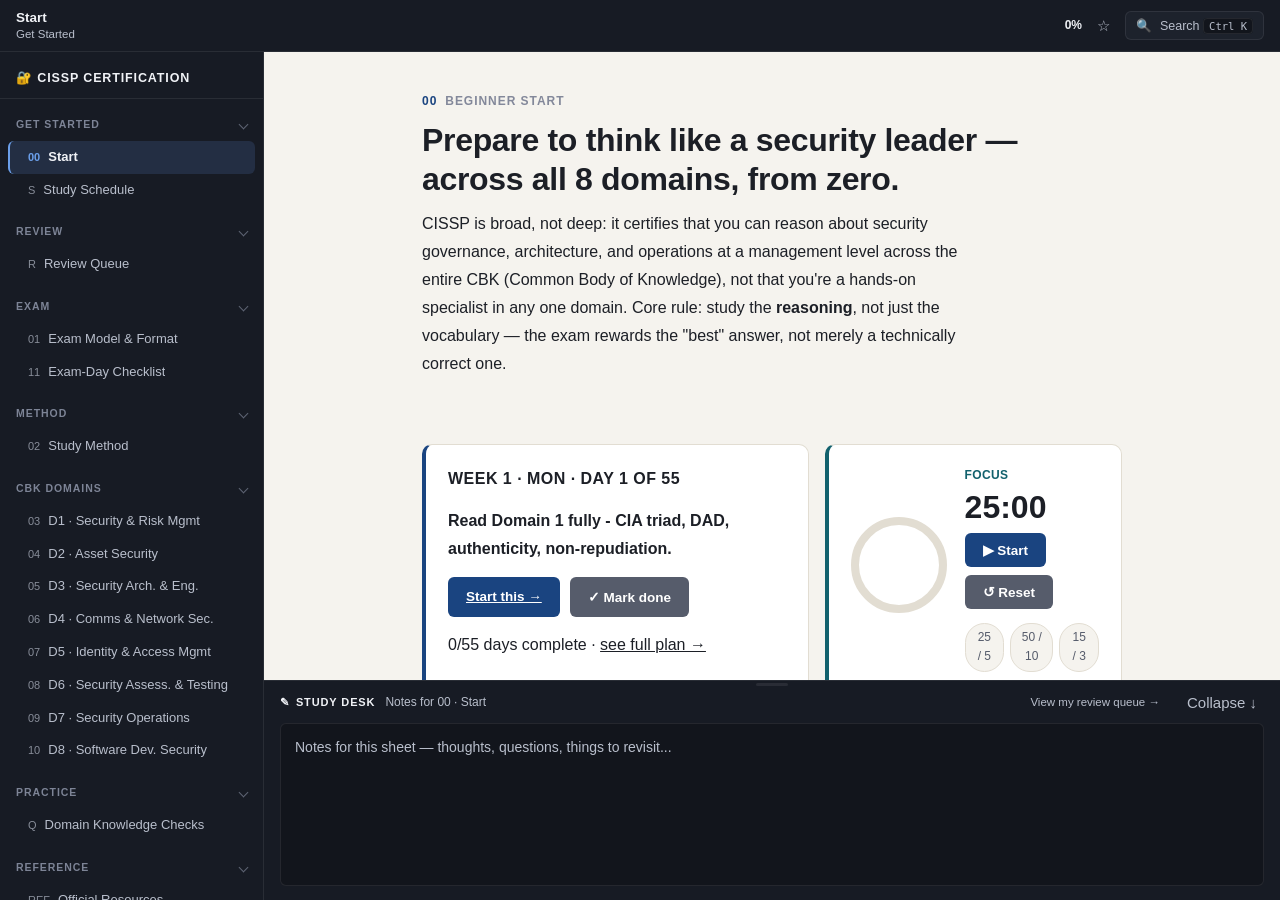
==== commit 0467cdf3: "Re-sync design and UX with the current SAP EA Certification Workspace template The SAP EA site (this" ====
--- a/index.html
+++ b/index.html
@@ -37,6 +37,10 @@
         <div id="readingProgress" aria-hidden="true"></div>
     </header>
 
+    <div id="fileProtocolBanner" hidden>
+        ⚠️ You've opened this file directly (<code>file://</code>) — domain deep-dives and linked docs won't load. Serve this folder with a local server instead (e.g. <code>python -m http.server</code>) and open it via <code>http://localhost</code>, or use the live site.
+    </div>
+
     <!-- ================= SIDEBAR NAVIGATION ================= -->
     <nav id="sidebarNav" aria-label="Certification map">
         <div class="sidebar-brand">🔐 CISSP Certification</div>
@@ -46,6 +50,7 @@
                 <summary>Get Started</summary>
                 <ul>
                     <li><a class="nav-item" href="#sheet-00"><span class="nav-item__code">00</span><span class="nav-item__label">Start</span><span class="nav-item__note-dot" aria-hidden="true"></span></a></li>
+                    <li><a class="nav-item" href="#sheet-schedule"><span class="nav-item__code">S</span><span class="nav-item__label">Study Schedule</span><span class="nav-item__note-dot" aria-hidden="true"></span></a></li>
                 </ul>
             </details>
 
@@ -130,6 +135,29 @@
                         <p class="sheet-lede">CISSP is broad, not deep: it certifies that you can reason about security governance, architecture, and operations at a management level across the entire CBK (Common Body of Knowledge), not that you're a hands-on specialist in any one domain. Core rule: study the <strong>reasoning</strong>, not just the vocabulary — the exam rewards the "best" answer, not merely a technically correct one.</p>
                     </div>
 
+                    <div class="today-dashboard">
+                        <div class="today-card" id="todayFocusCard">
+                            <p class="today-focus__label">Loading your plan…</p>
+                        </div>
+                        <div class="today-card timer-card" id="studyTimerCard">
+                            <div class="timer-card__gauge" id="timerGauge"></div>
+                            <div class="timer-card__body">
+                                <span class="timer-card__mode" id="timerModeLabel">Focus</span>
+                                <span class="timer-card__display" id="timerDisplay">25:00</span>
+                                <div class="timer-card__controls">
+                                    <button type="button" class="btn btn-primary" id="timerStartBtn">▶ Start</button>
+                                    <button type="button" class="btn btn-secondary" id="timerPauseBtn" hidden>⏸ Pause</button>
+                                    <button type="button" class="btn btn-secondary" id="timerResetBtn">↺ Reset</button>
+                                </div>
+                                <div class="timer-card__presets">
+                                    <button type="button" class="timer-preset-btn" data-focus="25" data-break="5">25 / 5</button>
+                                    <button type="button" class="timer-preset-btn" data-focus="50" data-break="10">50 / 10</button>
+                                    <button type="button" class="timer-preset-btn" data-focus="15" data-break="3">15 / 3</button>
+                                </div>
+                            </div>
+                        </div>
+                    </div>
+
                     <div class="card-grid">
                         <div class="info-card">
                             <h3>📖 Know</h3>
@@ -145,14 +173,49 @@
                         </div>
                     </div>
 
+                    <h4>How this workspace and ISC2 fit together</h4>
+                    <p>This workspace does not replace ISC2 — it can't. ISC2 is the system of record: it publishes the exam outline, issues the certification, and is where the exam is actually booked and sat. Nothing here duplicates that.</p>
+                    <div class="table-scroll">
+                        <table class="table-standard">
+                            <thead>
+                                <tr><th>ISC2 does</th><th>This site does</th></tr>
+                            </thead>
+                            <tbody>
+                                <tr><td>The official exam outline, registration and delivery via Pearson VUE, and the Code of Ethics.</td><td>The synthesis layer ISC2 doesn't: one page per domain explaining the "so what," a scored knowledge-check bank, a self-paced study schedule, and a single tracker across all of it.</td></tr>
+                            </tbody>
+                        </table>
+                    </div>
+                    <p class="sheet-footnote">Practically: read a sheet here first for the shape of the domain, do the linked <a href="#sheet-ref">official resource</a> for the primary-source depth, then come back and prove it stuck in <a href="#sheet-practice">Practice</a>. Book and sit the exam via ISC2 — always check the live <a href="https://www.isc2.org/certifications/cissp/cissp-certification-exam-outline" target="_blank" rel="noopener">CISSP Certification Exam Outline</a> before relying on anything here for exam mechanics.</p>
+
                     <h4>How to use this workspace</h4>
                     <ul>
+                        <li>Don't decide what to study — the <strong>Today's Focus</strong> card above always shows your next day. Click it, do it, mark it done.</li>
                         <li>Read the domain sheets in order using the left-hand map — study time should roughly track the exam weight of each domain.</li>
-                        <li>Open the full deep-dive for a domain (linked at the bottom of each sheet) before testing yourself.</li>
+                        <li>Each domain sheet inlines its full deep-dive directly below the summary — no extra click required.</li>
                         <li>Use <a href="#sheet-practice">Practice</a> to run each domain's knowledge check, and re-read anything you score below 8/10 on.</li>
                         <li>Keep notes in the Study Desk below — it remembers a separate note per sheet.</li>
                         <li>Check off each domain in the <a href="#sheet-12">Progress Tracker</a> once you're consistently scoring well.</li>
                     </ul>
+                </div>
+            </article>
+
+            <!-- SHEET: STUDY SCHEDULE -->
+            <article class="sheet" id="sheet-schedule" data-title="Study Schedule" data-group="Get Started" data-code="S">
+                <div class="sheet-inner">
+                    <div class="sheet-header">
+                        <div class="sheet-kicker"><span class="sheet-kicker__code">S</span><span>Get Started</span></div>
+                        <h1 class="sheet-title">Your 8-week study schedule</h1>
+                        <p class="sheet-lede">Self-paced, not calendar-paced — checking a day off just advances what the Start sheet shows you next. Skip a real day and nothing "falls behind"; you pick up exactly where you left off.</p>
+                    </div>
+
+                    <div id="scheduleList"><p class="sheet-footnote">Loading schedule…</p></div>
+
+                    <div class="pattern pattern--tip">
+                        <span class="pattern__label">Pacing</span>
+                        <p>Behind on a domain? Spend an extra day before moving on — all 8 domains are weighted differently (see <a href="#sheet-01">Exam Model &amp; Format</a>), but a weak one is never fully compensated by a strong one. Ahead? Use the extra time on the knowledge checks you scored weakest on. Exam delayed? Come back to the domain quizzes weekly to hold retention.</p>
+                    </div>
+
+                    <p class="sheet-footnote">Full plan with source notes: <a href="docs.html?file=docs/study-plan.md" target="_blank" rel="noopener">docs/study-plan.md →</a></p>
                 </div>
             </article>
 
@@ -298,7 +361,14 @@
                     <h2>Governance Hierarchy</h2>
                     <p>Policy (mandatory, high-level) → Standard (mandatory, specific) → Procedure (mandatory, step-by-step) → Guideline (discretionary). A Baseline is a minimum reference configuration state, distinct from a Standard's rule.</p>
 
-                    <p class="sheet-footnote"><a href="docs.html?file=domains/01-security-risk-management.md" target="_blank" rel="noopener">Full domain deep-dive →</a> · <a href="#sheet-practice">Test yourself: Domain 1 knowledge check →</a></p>
+                    <hr class="sheet-divider">
+                    <h2 class="deep-dive-heading">📖 Full Deep-Dive</h2>
+                    <div class="deep-dive-inline" id="domain03DeepDive"><p class="sheet-footnote">Loading the full deep-dive…</p></div>
+
+                    <div class="sheet-cta">
+                        <a class="btn btn-primary" href="#sheet-practice">🎯 Test yourself: Domain 1 knowledge check →</a>
+                        <a class="btn btn-secondary" href="docs.html?file=domains/01-security-risk-management.md" target="_blank" rel="noopener">Open as its own page →</a>
+                    </div>
                 </div>
             </article>
 
@@ -332,7 +402,14 @@
                         <p>Degaussing does not work on SSDs — they have no magnetic domains. Use cryptographic erase or physical destruction instead.</p>
                     </div>
 
-                    <p class="sheet-footnote"><a href="docs.html?file=domains/02-asset-security.md" target="_blank" rel="noopener">Full domain deep-dive →</a> · <a href="#sheet-practice">Test yourself: Domain 2 knowledge check →</a></p>
+                    <hr class="sheet-divider">
+                    <h2 class="deep-dive-heading">📖 Full Deep-Dive</h2>
+                    <div class="deep-dive-inline" id="domain04DeepDive"><p class="sheet-footnote">Loading the full deep-dive…</p></div>
+
+                    <div class="sheet-cta">
+                        <a class="btn btn-primary" href="#sheet-practice">🎯 Test yourself: Domain 2 knowledge check →</a>
+                        <a class="btn btn-secondary" href="docs.html?file=domains/02-asset-security.md" target="_blank" rel="noopener">Open as its own page →</a>
+                    </div>
                 </div>
             </article>
 
@@ -363,7 +440,14 @@
                         <p>Sign with the <strong>sender's private</strong> key; encrypt for confidentiality with the <strong>recipient's public</strong> key. Reversing these is the single most common crypto mistake under time pressure.</p>
                     </div>
 
-                    <p class="sheet-footnote"><a href="docs.html?file=domains/03-security-architecture-engineering.md" target="_blank" rel="noopener">Full domain deep-dive →</a> · <a href="#sheet-practice">Test yourself: Domain 3 knowledge check →</a></p>
+                    <hr class="sheet-divider">
+                    <h2 class="deep-dive-heading">📖 Full Deep-Dive</h2>
+                    <div class="deep-dive-inline" id="domain05DeepDive"><p class="sheet-footnote">Loading the full deep-dive…</p></div>
+
+                    <div class="sheet-cta">
+                        <a class="btn btn-primary" href="#sheet-practice">🎯 Test yourself: Domain 3 knowledge check →</a>
+                        <a class="btn btn-secondary" href="docs.html?file=domains/03-security-architecture-engineering.md" target="_blank" rel="noopener">Open as its own page →</a>
+                    </div>
                 </div>
             </article>
 
@@ -398,7 +482,14 @@
                         <p>A SYN flood exploits TCP's 3-way handshake specifically — this attack has no equivalent against connectionless UDP.</p>
                     </div>
 
-                    <p class="sheet-footnote"><a href="docs.html?file=domains/04-communication-network-security.md" target="_blank" rel="noopener">Full domain deep-dive →</a> · <a href="#sheet-practice">Test yourself: Domain 4 knowledge check →</a></p>
+                    <hr class="sheet-divider">
+                    <h2 class="deep-dive-heading">📖 Full Deep-Dive</h2>
+                    <div class="deep-dive-inline" id="domain06DeepDive"><p class="sheet-footnote">Loading the full deep-dive…</p></div>
+
+                    <div class="sheet-cta">
+                        <a class="btn btn-primary" href="#sheet-practice">🎯 Test yourself: Domain 4 knowledge check →</a>
+                        <a class="btn btn-secondary" href="docs.html?file=domains/04-communication-network-security.md" target="_blank" rel="noopener">Open as its own page →</a>
+                    </div>
                 </div>
             </article>
 
@@ -432,7 +523,14 @@
                         <p>OAuth 2.0 grants delegated <strong>authorization</strong>; OpenID Connect (OIDC) adds the <strong>authentication</strong>/identity layer on top of it.</p>
                     </div>
 
-                    <p class="sheet-footnote"><a href="docs.html?file=domains/05-identity-access-management.md" target="_blank" rel="noopener">Full domain deep-dive →</a> · <a href="#sheet-practice">Test yourself: Domain 5 knowledge check →</a></p>
+                    <hr class="sheet-divider">
+                    <h2 class="deep-dive-heading">📖 Full Deep-Dive</h2>
+                    <div class="deep-dive-inline" id="domain07DeepDive"><p class="sheet-footnote">Loading the full deep-dive…</p></div>
+
+                    <div class="sheet-cta">
+                        <a class="btn btn-primary" href="#sheet-practice">🎯 Test yourself: Domain 5 knowledge check →</a>
+                        <a class="btn btn-secondary" href="docs.html?file=domains/05-identity-access-management.md" target="_blank" rel="noopener">Open as its own page →</a>
+                    </div>
                 </div>
             </article>
 
@@ -456,7 +554,14 @@
                         <p>SOC 2 Type I = design at a point in time. SOC 2 Type II = design <strong>and</strong> operating effectiveness over a period — stronger assurance.</p>
                     </div>
 
-                    <p class="sheet-footnote"><a href="docs.html?file=domains/06-security-assessment-testing.md" target="_blank" rel="noopener">Full domain deep-dive →</a> · <a href="#sheet-practice">Test yourself: Domain 6 knowledge check →</a></p>
+                    <hr class="sheet-divider">
+                    <h2 class="deep-dive-heading">📖 Full Deep-Dive</h2>
+                    <div class="deep-dive-inline" id="domain08DeepDive"><p class="sheet-footnote">Loading the full deep-dive…</p></div>
+
+                    <div class="sheet-cta">
+                        <a class="btn btn-primary" href="#sheet-practice">🎯 Test yourself: Domain 6 knowledge check →</a>
+                        <a class="btn btn-secondary" href="docs.html?file=domains/06-security-assessment-testing.md" target="_blank" rel="noopener">Open as its own page →</a>
+                    </div>
                 </div>
             </article>
 
@@ -480,7 +585,14 @@
                         <p>Life safety always outranks asset protection. Fire/emergency exits must fail-<strong>safe</strong> (unlock) on power loss.</p>
                     </div>
 
-                    <p class="sheet-footnote"><a href="docs.html?file=domains/07-security-operations.md" target="_blank" rel="noopener">Full domain deep-dive →</a> · <a href="#sheet-practice">Test yourself: Domain 7 knowledge check →</a></p>
+                    <hr class="sheet-divider">
+                    <h2 class="deep-dive-heading">📖 Full Deep-Dive</h2>
+                    <div class="deep-dive-inline" id="domain09DeepDive"><p class="sheet-footnote">Loading the full deep-dive…</p></div>
+
+                    <div class="sheet-cta">
+                        <a class="btn btn-primary" href="#sheet-practice">🎯 Test yourself: Domain 7 knowledge check →</a>
+                        <a class="btn btn-secondary" href="docs.html?file=domains/07-security-operations.md" target="_blank" rel="noopener">Open as its own page →</a>
+                    </div>
                 </div>
             </article>
 
@@ -504,7 +616,14 @@
                         <p>The structural fix for SQL injection is <strong>parameterized queries</strong> — they separate code from data entirely, not just filter bad characters.</p>
                     </div>
 
-                    <p class="sheet-footnote"><a href="docs.html?file=domains/08-software-development-security.md" target="_blank" rel="noopener">Full domain deep-dive →</a> · <a href="#sheet-practice">Test yourself: Domain 8 knowledge check →</a></p>
+                    <hr class="sheet-divider">
+                    <h2 class="deep-dive-heading">📖 Full Deep-Dive</h2>
+                    <div class="deep-dive-inline" id="domain10DeepDive"><p class="sheet-footnote">Loading the full deep-dive…</p></div>
+
+                    <div class="sheet-cta">
+                        <a class="btn btn-primary" href="#sheet-practice">🎯 Test yourself: Domain 8 knowledge check →</a>
+                        <a class="btn btn-secondary" href="docs.html?file=domains/08-software-development-security.md" target="_blank" rel="noopener">Open as its own page →</a>
+                    </div>
                 </div>
             </article>
 
@@ -536,7 +655,8 @@
                         <ul class="resource-list" style="line-height: 2.2;">
                             <li>📁 <a href="docs.html?file=domains/01-security-risk-management.md" target="_blank" rel="noopener">Domain deep-dives</a> — full notes for all 8 domains</li>
                             <li>📁 <a href="docs.html?file=resources/glossary.md" target="_blank" rel="noopener">Glossary</a>, <a href="docs.html?file=resources/exam-traps.md" target="_blank" rel="noopener">exam traps</a>, <a href="docs.html?file=resources/acronyms.md" target="_blank" rel="noopener">acronym reference</a> and <a href="docs.html?file=resources/mnemonics.md" target="_blank" rel="noopener">mnemonics</a></li>
-                            <li>📁 <a href="docs.html?file=docs/study-plan.md" target="_blank" rel="noopener">8-week study plan</a> and <a href="docs.html?file=docs/exam-overview.md" target="_blank" rel="noopener">exam overview</a></li>
+                            <li>📁 <a href="docs.html?file=resources/quick-reference.md" target="_blank" rel="noopener">Quick reference / formula cheat sheet</a> and the <a href="docs.html?file=resources/mindset-guide.md" target="_blank" rel="noopener">exam mindset guide</a></li>
+                            <li>📁 <a href="docs.html?file=docs/study-plan.md" target="_blank" rel="noopener">8-week study plan</a>, <a href="docs.html?file=docs/exam-overview.md" target="_blank" rel="noopener">exam overview</a> and the <a href="docs.html?file=docs/full-mock-exam.md" target="_blank" rel="noopener">full mock exam guide</a></li>
                             <li>📁 <a href="docs.html?file=docs/key-links.md" target="_blank" rel="noopener">All key links in one place</a></li>
                         </ul>
                     </div>
@@ -624,6 +744,7 @@
                         </div>
 
                         <div class="tracker-footer">
+                            <span id="trackerGauge" class="gauge-tile__gauge"></span>
                             <div class="tracker-summary">
                                 <div><strong>Checklist:</strong> <span id="progressDisplay">0/10 (0%)</span></div>
                                 <div class="js-quiz-progress-display" style="margin-top: 4px; color: var(--accent);">📊 Quiz: Not started yet</div>
@@ -1715,6 +1836,7 @@
                         <div class="text-center mt-20">
                             <button class="btn btn-secondary" onclick="resetAllQuizzes()">🔄 Reset All Quizzes</button>
                         </div>
+                        <p class="sheet-footnote text-center" style="margin-top: 18px;">Scoring 9–10 across every domain here? These 80 questions test recall, not exam pacing — run a full timed simulation next: <a href="docs.html?file=docs/full-mock-exam.md" target="_blank" rel="noopener">Full Mock Exam Guide →</a></p>
                     </section>
                 </div>
             </article>
--- a/styles.css
+++ b/styles.css
@@ -117,6 +117,28 @@
 #contextBar { grid-area: context; }
 #sidebarNav { grid-area: sidebar; }
 #workspace { grid-area: workspace; }
+
+#fileProtocolBanner {
+    position: fixed;
+    top: 0;
+    left: 0;
+    right: 0;
+    z-index: 500;
+    background: var(--amber-pale);
+    color: #4a3400;
+    border-bottom: 2px solid var(--amber);
+    padding: 10px 20px;
+    font-size: 13px;
+    text-align: center;
+}
+
+#fileProtocolBanner code {
+    background: rgba(0, 0, 0, 0.08);
+    padding: 1px 6px;
+    border-radius: 4px;
+}
+
+#fileProtocolBanner[hidden] { display: none; }
 
 /* ============================================================
    Context Bar - a workspace toolbar, not a website header
@@ -802,8 +824,175 @@
 }
 
 .btn:hover { opacity: 0.88; }
+.btn-primary { background: var(--accent); color: white; }
 .btn-danger { background: var(--red); color: white; }
 .btn-secondary { background: #565c6b; color: white; }
+
+/* ============================================================
+   Markdown-viewer callouts (blockquotes) - used by both docs.js and
+   the inline deep-dive renderer in app.js.
+   ============================================================ */
+.callout {
+    margin: 16px 0;
+    padding: 12px 16px;
+    border-left: 3px solid var(--paper-border);
+    border-radius: var(--radius-sm);
+    background: var(--canvas-bg);
+}
+
+.callout p { margin: 0; }
+.callout--warning { border-left-color: var(--amber); background: var(--amber-pale); }
+.callout--accent { border-left-color: var(--accent); background: var(--accent-pale); }
+.callout--soft { border-left-color: var(--paper-border); background: var(--canvas-bg); }
+
+/* ============================================================
+   Inline deep-dive (a domain sheet's .md file, rendered directly
+   into the sheet - no separate page, no extra click)
+   ============================================================ */
+.deep-dive-heading {
+    display: flex;
+    align-items: center;
+    gap: 8px;
+    color: var(--accent);
+    font-size: 15px;
+    font-weight: 700;
+    text-transform: uppercase;
+    letter-spacing: 0.03em;
+    margin: 0 0 18px;
+}
+
+.deep-dive-inline table code { white-space: nowrap; }
+
+.sheet-cta {
+    display: flex;
+    gap: 12px;
+    flex-wrap: wrap;
+    margin: 28px 0 8px;
+    padding-top: 20px;
+    border-top: 1px solid var(--paper-border);
+}
+
+/* ============================================================
+   Today dashboard (Start sheet): Today's Focus + Study Timer
+   ============================================================ */
+.today-dashboard {
+    display: grid;
+    grid-template-columns: 1.3fr 1fr;
+    gap: 16px;
+    margin: 22px 0;
+}
+
+@media (max-width: 700px) {
+    .today-dashboard { grid-template-columns: 1fr; }
+}
+
+.today-card {
+    background: var(--paper);
+    border: 1px solid var(--paper-border);
+    border-left: 4px solid var(--accent);
+    border-radius: var(--radius);
+    padding: 20px 22px;
+}
+
+.today-focus__label {
+    font-size: 12px;
+    font-weight: 700;
+    text-transform: uppercase;
+    letter-spacing: 0.03em;
+    color: var(--accent);
+    margin: 0 0 8px;
+}
+
+.today-focus__task { font-size: 16px; font-weight: 600; margin: 0 0 16px; color: var(--text); }
+
+.today-focus__actions { display: flex; gap: 10px; flex-wrap: wrap; margin-bottom: 14px; }
+
+.today-focus__progress { font-size: 13px; color: var(--text-muted); margin: 0; }
+
+.timer-card {
+    display: flex;
+    align-items: center;
+    gap: 18px;
+    border-left-color: var(--teal);
+    transition: background-color 0.3s var(--ease), border-color 0.3s var(--ease);
+}
+
+.timer-card.timer-flash { background: var(--green-pale); border-left-color: var(--green); }
+
+.timer-card__gauge { flex-shrink: 0; }
+
+.timer-card__body { display: flex; flex-direction: column; gap: 6px; flex: 1; min-width: 0; }
+
+.timer-card__mode { font-size: 12px; font-weight: 700; text-transform: uppercase; letter-spacing: 0.03em; color: var(--teal); }
+
+.timer-card__display { font-size: 32px; font-weight: 700; font-variant-numeric: tabular-nums; color: var(--text); line-height: 1; }
+
+.timer-card__controls { display: flex; gap: 8px; margin-top: 4px; flex-wrap: wrap; }
+
+.timer-card__presets { display: flex; gap: 6px; margin-top: 8px; }
+
+.timer-preset-btn {
+    font: inherit;
+    font-size: 12px;
+    padding: 4px 10px;
+    border-radius: 20px;
+    border: 1px solid var(--paper-border);
+    background: var(--canvas-bg);
+    color: var(--text-muted);
+    cursor: pointer;
+    transition: border-color 0.12s var(--ease), color 0.12s var(--ease);
+}
+
+.timer-preset-btn:hover { border-color: var(--teal); color: var(--teal); }
+
+/* ============================================================
+   Study Schedule: collapsible week groups
+   ============================================================ */
+.schedule-week {
+    background: var(--paper);
+    border: 1px solid var(--paper-border);
+    border-radius: var(--radius-sm);
+    padding: 4px 18px;
+    margin-bottom: 12px;
+}
+
+.schedule-week[open] { padding-bottom: 16px; }
+
+.schedule-week__summary {
+    cursor: pointer;
+    list-style: none;
+    padding: 14px 0;
+    font-weight: 700;
+    color: var(--text);
+    display: flex;
+    align-items: center;
+    justify-content: space-between;
+    gap: 10px;
+}
+
+.schedule-week__summary::-webkit-details-marker { display: none; }
+
+.schedule-week__count {
+    font-size: 12px;
+    font-weight: 700;
+    color: var(--accent);
+    background: var(--accent-pale);
+    padding: 2px 10px;
+    border-radius: 20px;
+}
+
+.schedule-week__days { display: flex; flex-direction: column; gap: 8px; }
+
+.schedule-week__days .tracker-item { align-items: flex-start; font-size: 14px; }
+.schedule-week__days .tracker-item input[type="checkbox"] { margin-top: 3px; flex-shrink: 0; }
+
+/* --- Circular progress gauge (shared: quiz score, tracker checklist) --- */
+.gauge-tile__gauge {
+    display: inline-flex;
+    flex-shrink: 0;
+}
+
+.gauge-ring circle { transition: stroke-dashoffset 0.3s var(--ease); }
 
 /* ============================================================
    Study Desk (bottom panel)
